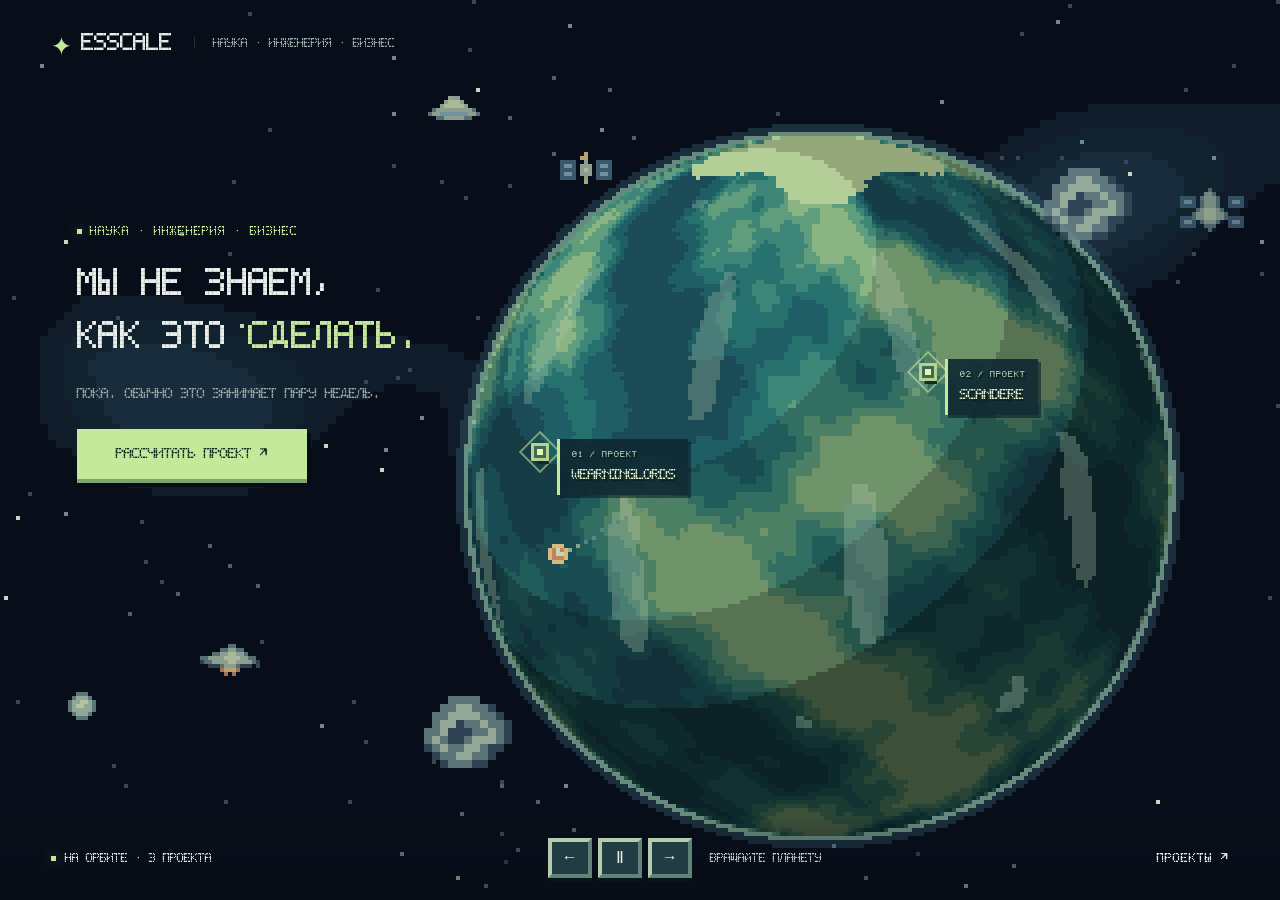
==== index.html @ 9c88ac4e "Add interactivity and update design" ====
<!doctype html>
<html lang="ru"><head>
  <meta charset="UTF-8"><meta name="viewport" content="width=device-width,initial-scale=1"><meta name="theme-color" content="#080e19">
  <meta name="description" content="ESSCALE — наука, инженерия и разработка для бизнеса. Исследуйте проекты на планете и рассчитайте свою задачу.">
  <meta property="og:title" content="ESSCALE — планета проектов"><meta property="og:description" content="Наука, инженерия и разработка. Выберите проект на планете или рассчитайте свой."><meta property="og:type" content="website">
  <title>ESSCALE — планета проектов</title><link rel="icon" href="assets/favicon.svg"><link rel="stylesheet" href="css/style.css"><link rel="stylesheet" href="css/pixel-design.css"><link rel="stylesheet" href="css/orbit.css"><script src="js/data.js" defer></script><script src="js/orbit-math.js" defer></script><script src="js/constellations.js" defer></script><script src="js/space-objects.js" defer></script><script src="js/app.js" defer></script>
</head><body class="orbit-home">
  <a class="skip-link" href="pages/calculator.html">Перейти к расчёту проекта</a>
  <header class="header"><a class="brand" href="index.html" aria-label="ESSCALE — главная"><span class="brand-icon">✦</span> ESSCALE<span class="brand-sub">наука · инженерия · бизнес</span></a></header>
  <main>
    <section id="home" class="hero" aria-label="Планета проектов ESSCALE">
      <canvas id="space" aria-hidden="true"></canvas>
      <div class="intro"><div class="eyebrow"><i></i> НАУКА · ИНЖЕНЕРИЯ · БИЗНЕС</div><h1>Мы не знаем,<br>как это <em>сделать.</em></h1><p>Пока. Обычно это занимает пару недель.</p><a class="primary-link orbit-cta" href="pages/calculator.html">Рассчитать проект ↗</a></div>
      <div id="pins" aria-label="Проекты на планете"></div>
      <button id="cancel-flight" class="cancel-flight" hidden>Отменить полёт · Esc</button>
      <div class="orbit-bar"><div class="status"><i></i><span id="status" role="status">На орбите · 3 проекта</span></div><div class="controls"><button id="prev" aria-label="Открыть предыдущий проект">←</button><button id="pause" aria-label="Приостановить вращение">Ⅱ</button><button id="next" aria-label="Открыть следующий проект">→</button><span>вращайте планету</span></div><button id="list-toggle" class="quiet" aria-haspopup="dialog">Проекты ↗</button></div>
    </section>
  </main>
  <dialog id="project-list" class="orbit-project-list" aria-labelledby="project-list-title"><div class="project-list-heading"><h2 id="project-list-title">Проекты на орбите</h2><button id="list-close" aria-label="Закрыть список проектов">×</button></div><a href="pages/project-wearninglords.html">01 / WearningLords <span>↗</span></a><a href="pages/project-scandere.html">02 / Scandere <span>↗</span></a><a href="pages/project-gophoto.html">03 / GoPhoto <span>↗</span></a></dialog>
  <noscript><nav class="no-js-projects" aria-label="Проекты"><a href="pages/project-wearninglords.html">WearningLords</a><a href="pages/project-scandere.html">Scandere</a><a href="pages/project-gophoto.html">GoPhoto</a></nav></noscript>
</body></html>
---- css/style.css ----
@font-face{font-family:'Orbit Pixel';src:url('../assets/fonts/OrbitPixel.ttf') format('truetype');font-weight:400;font-style:normal;font-display:swap}
:root{color-scheme:dark;--ink:#e8eee7;--muted:#9aaba8;--accent:#c5e99a;--line:#ffffff20;--bg:#080e19;--pixel:'Orbit Pixel',monospace}
*{box-sizing:border-box}html{scroll-behavior:smooth;scroll-padding-top:100px}body{margin:0;background:var(--bg);color:var(--ink);font-family:Consolas,'Courier New',monospace;overflow-x:hidden}button,a,input,summary{-webkit-tap-highlight-color:transparent}button{font:inherit;color:inherit;cursor:pointer}a{color:inherit;text-decoration:none}button:focus-visible,a:focus-visible,input:focus-visible,summary:focus-visible{outline:2px solid var(--accent);outline-offset:5px}button:hover,a:hover{color:var(--accent)}[hidden]{display:none!important}.skip-link{position:fixed;top:-80px;left:20px;z-index:100;background:var(--accent);color:var(--bg);padding:15px}.skip-link:focus{top:10px}
.header{position:fixed;inset:0 0 auto;display:flex;align-items:center;justify-content:space-between;padding:23px 4%;z-index:40;transition:background .2s,border .2s;border-bottom:1px solid transparent}.header.scrolled{background:#080e19f5;border-color:var(--line);backdrop-filter:blur(14px)}.brand{display:flex;align-items:center;gap:10px;font-size:23px;font-weight:bold;letter-spacing:-1px}.brand-icon{color:var(--accent);font-size:34px}.brand-sub{font-size:10px;font-weight:normal;letter-spacing:0;border-left:1px solid var(--line);padding-left:18px;margin-left:12px;color:var(--muted)}nav{display:flex;align-items:center;gap:26px;font-size:11px}.nav-contact{border:1px solid #c5e99a55;padding:12px 16px;color:var(--accent)}
.hero{height:100svh;min-height:680px;max-height:1200px;position:relative;overflow:hidden;isolation:isolate}#space{position:absolute;inset:0;width:100%;height:100%;image-rendering:pixelated;touch-action:pan-y}.intro{position:absolute;top:19%;left:8%;z-index:2;pointer-events:none}.intro a{pointer-events:auto}.eyebrow{font-size:10px;letter-spacing:2px;color:var(--accent);display:flex;align-items:center;gap:8px}.eyebrow i,.status i{width:5px;height:5px;background:var(--accent);display:inline-block;box-shadow:0 0 12px #c5e99a66}h1{font-family:Arial,sans-serif;font-size:clamp(40px,4.5vw,72px);line-height:1.08;letter-spacing:-2.7px;font-weight:500;margin:24px 0 20px}h1 em,.contact-section em{font-family:Georgia,serif;font-weight:normal;color:var(--accent)}.intro p{font:15px/1.7 var(--pixel);color:var(--muted);max-width:400px}.text-link{font-size:11px;display:inline-block;margin-top:16px;border-bottom:1px solid #c5e99a66;padding-bottom:10px}.text-link span{margin-left:25px;color:var(--accent)}.coordinates{position:absolute;right:5%;top:25%;font-size:10px;line-height:2;color:#a2b4b4;text-align:right;letter-spacing:2px}.coordinates span{font-size:8px;color:#7c919d}
#pins{position:absolute;inset:0;z-index:5;pointer-events:none}.pin{position:absolute;left:0;top:0;transform-origin:50% 100%;border:1px solid #b3d7b47d;border-bottom:4px solid #34525a;background:#112936ed;box-shadow:5px 5px 0 #050e18aa;padding:0;min-width:132px;text-align:left;will-change:transform,opacity;pointer-events:auto}.pin:after{content:'';position:absolute;height:24px;width:2px;background:#b0d99c;left:50%;top:100%}.pin:before{content:'';position:absolute;left:calc(50% - 3px);top:calc(100% + 24px);width:8px;height:4px;background:#c5e99a;box-shadow:0 0 10px #c5e99a}.pin:hover,.pin:focus-visible{border-color:var(--accent);background:#21434a}.pin-art{display:block;height:56px;position:relative;overflow:hidden;background:var(--project-bg)}.pin-name{padding:10px 12px;display:flex;justify-content:space-between;gap:14px;font:15px/1.4 var(--pixel)}.pin-name span{color:var(--accent)}.art-symbol{position:absolute;inset:0;display:grid;place-items:center;color:var(--project-fg);font:400 40px var(--pixel);letter-spacing:-2px}.art-grid{position:absolute;inset:0;background-image:linear-gradient(#ffffff13 1px,transparent 1px),linear-gradient(90deg,#ffffff13 1px,transparent 1px);background-size:15px 15px}
.project-art{height:130px;position:relative;overflow:hidden;background:var(--project-bg)}.project-art .art-symbol{font-size:80px}.detail{position:absolute;right:9%;top:17%;width:360px;max-height:72%;overflow:auto;background:#e4e8d7;color:#182e30;box-shadow:8px 8px 0 #0005;z-index:20;border:4px solid #e4e8d7;animation:appear .3s ease-out;font-family:var(--pixel)}.detail-body{padding:22px}.detail .eyebrow{font-size:11px;line-height:1.5;color:#466044;letter-spacing:1px}.detail h2{font-size:28px;font-weight:400;letter-spacing:-1px;overflow-wrap:anywhere;margin:14px 0;line-height:1.3}.detail p{font-size:13px;line-height:1.7;color:#3c5350}.tags{display:flex;gap:6px;flex-wrap:wrap}.tags span{font-size:11px;line-height:1.5;border:1px solid #182e3030;padding:5px 7px}.detail-link{display:block;color:#244a34;font-size:13px;margin-top:22px;text-decoration:underline;text-underline-offset:5px}.detail-link:hover{color:#182e30}.detail .demo-note{font-size:11px;border-top:1px solid #182e3025;margin:18px 0 0;padding-top:12px}.close{position:absolute;right:8px;top:8px;z-index:1;background:#0d202be8;border:0;width:36px;height:36px;font-size:25px;color:var(--ink)}.planet-label{position:absolute;bottom:17%;left:6%;font-size:10px;letter-spacing:2px;color:#bed9c2;pointer-events:none}.planet-label span{font-size:22px;vertical-align:middle;margin-right:10px}.planet-label small{display:block;padding-left:40px;margin-top:4px;font-size:8px;color:#a0bdb3}.orbit-bar{position:absolute;bottom:0;left:0;right:0;padding:22px 4%;display:flex;align-items:center;justify-content:space-between;z-index:25;background:linear-gradient(transparent,#060d16dd)}.status{font-size:10px;display:flex;align-items:center;gap:9px;color:#d0dfd4}.controls{display:flex;align-items:center;gap:6px}.controls button{width:40px;height:38px;background:#0a1a24bb;border:1px solid #8dbaa16d}.controls button:hover{background:#2a4447}.controls span{color:#b4c9be;font-size:10px;margin-left:12px}.quiet{border:0;background:none;font-size:11px;padding:12px 0}.dragging{cursor:grabbing}
.stats-strip{position:relative;padding:34px 8%;display:grid;grid-template-columns:1fr 1fr 1.2fr auto;align-items:center;gap:35px;border-block:1px solid var(--line);background:#101e27}.stats-strip strong{display:block;font:40px var(--pixel);color:var(--accent)}.stats-strip strong small{font-size:16px}.stats-strip div>span{display:block;font-size:10px;color:var(--muted);margin-top:10px}.stats-strip p{font-size:12px;line-height:1.8;color:var(--muted)}.strip-cross{font:40px var(--pixel);color:#536b69}
.content-section{max-width:1600px;margin:auto;padding:100px 8%}.section-head{display:flex;justify-content:space-between;align-items:end;gap:35px;margin-bottom:45px}.section-head h2{font:400 clamp(30px,3.2vw,48px)/1.15 Arial,sans-serif;letter-spacing:-1.7px;margin:20px 0 0}.section-head>p{font-size:11px;color:var(--muted);line-height:1.9;margin:0}.work-grid{display:grid;grid-template-columns:repeat(3,minmax(0,1fr));gap:22px}.work-card{border:1px solid var(--line);background:#101d27;min-width:0}.work-art{height:220px;position:relative;padding:24px;color:var(--project-fg);background:var(--project-bg);overflow:hidden;display:flex;flex-direction:column}.mock-label{font-size:9px;letter-spacing:2px}.learning-art .word{font:48px Georgia,serif;margin-top:27px}.translation{font-size:11px;margin-top:8px}.mock-progress{font-size:15px;letter-spacing:5px;margin-top:auto}.chart{display:flex;align-items:end;gap:9px;height:110px;border-bottom:1px solid #23475466;margin:20px 0 15px}.chart i{background:var(--project-fg);flex:1;height:30%}.chart i:nth-child(2){height:45%;opacity:.6}.chart i:nth-child(3){height:39%}.chart i:nth-child(4){height:65%;opacity:.6}.chart i:nth-child(5){height:55%}.chart i:nth-child(6){height:74%;opacity:.6}.chart i:nth-child(7){height:67%}.chart i:nth-child(8){height:93%}.chart-caption{font-size:9px;margin-top:auto;line-height:1.6}.photo-tiles{display:flex;gap:8px;margin:28px 0 15px;align-items:center;height:95px}.photo-tiles i{position:relative;flex:1;height:80px;background:#725f88;border:4px solid #e6dfee;box-shadow:3px 3px #42334e55}.photo-tiles i:after{content:'';position:absolute;bottom:0;inset-inline:0;height:60%;background:#b8c4a3;clip-path:polygon(0 100%,0 60%,40% 0,66% 45%,85% 20%,100% 40%,100% 100%)}.photo-tiles i:nth-child(2){align-self:start}.photo-tiles i:nth-child(3){background:#c8ac94}.work-body{padding:23px}.work-number{font-size:9px;letter-spacing:1px;color:var(--muted)}.work-body h3{font:24px var(--pixel);font-weight:400;letter-spacing:-1px;overflow-wrap:anywhere;margin:18px 0}.work-body p{font:13px/1.8 var(--pixel);color:#bccac5;min-height:95px}.work-body dl{margin:22px 0}.work-body dl>div{display:flex;justify-content:space-between;gap:10px;padding:10px 0;border-bottom:1px solid var(--line);font-size:10px}.work-body dt{color:var(--muted)}.work-body dd{margin:0;text-align:right}.work-bottom{display:flex;justify-content:space-between;align-items:center;gap:12px;flex-wrap:wrap;margin-top:23px}.badge{font-size:9px;color:var(--accent);border:1px solid #c5e99a33;padding:7px}.work-bottom a{font-size:10px;text-decoration:underline;text-underline-offset:5px}.section-note{font-size:10px;color:var(--muted);margin-top:20px}
.directions-section{padding-top:50px}.directions-list{border-top:1px solid var(--line)}.directions-list details{border-bottom:1px solid var(--line)}.directions-list summary{display:flex;align-items:center;gap:30px;cursor:pointer;padding:25px 0;list-style:none}.directions-list summary::-webkit-details-marker{display:none}.directions-list summary>span{font:13px var(--pixel);color:var(--accent)}.directions-list h3{font:400 clamp(18px,2vw,27px) Arial,sans-serif;letter-spacing:-.5px;margin:0}.directions-list b{margin-left:auto;font:25px var(--pixel);color:var(--muted)}.directions-list details[open] b{transform:rotate(45deg);color:var(--accent)}.directions-list details[open] h3{color:var(--accent)}.direction-body{display:grid;grid-template-columns:1fr 1fr;gap:65px;padding:0 45px 30px}.direction-body p{font-size:12px;line-height:1.9;color:var(--muted);max-width:400px}.direction-body ul{margin:0;padding:0;list-style:none;font:13px/2 var(--pixel);color:#cad6ca}.direction-body li:before{content:'+';color:var(--accent);margin-right:12px}
.estimate-section{border-top:1px solid var(--line);background:linear-gradient(135deg,#10212a55,transparent)}.estimate-layout{display:grid;grid-template-columns:minmax(0,1.4fr) minmax(0,1fr);gap:65px;align-items:start}.form-intro{font-size:12px;line-height:1.8;color:var(--muted);margin:0 0 35px;max-width:500px}fieldset{border:0;padding:0;margin:0 0 40px;min-width:0}legend{font:20px var(--pixel);color:var(--ink);padding:0}.group-subtitle{font-size:10px;color:var(--muted);margin:12px 0 18px}.estimate-option{display:grid;grid-template-columns:20px minmax(0,1fr) auto;gap:13px;align-items:center;padding:16px 12px;border-bottom:1px solid var(--line);cursor:pointer}.estimate-option:hover{background:#c5e99a08}.estimate-option:has(input:checked){background:#c5e99a0b}.estimate-option input{appearance:none;width:17px;height:17px;border:1px solid #839b92;border-radius:0;margin:0;background:transparent;display:grid;place-items:center}.estimate-option input:checked{background:var(--accent);border-color:var(--accent)}.estimate-option input:checked:after{content:'✓';color:#142b23;font-size:14px;font-weight:bold}.estimate-option strong{font-size:12px;font-weight:400;line-height:1.5}.estimate-option small{font-size:10px;line-height:1.6;display:block;color:var(--muted);margin-top:4px}.option-points{font:14px var(--pixel);white-space:nowrap;color:var(--accent)}.reset-button{background:none;border:0;border-bottom:1px solid #839b9255;padding:8px 0;font-size:11px;color:var(--muted)}.estimate-result{position:sticky;top:110px;padding:30px;border:1px solid #c5e99a55;background:#162b2b;box-shadow:7px 7px 0 #040b13}.estimate-result h3{font:26px var(--pixel);font-weight:400;margin:20px 0 30px}.result-values>div{padding:16px 0;border-bottom:1px solid #ffffff19}.result-values span{font-size:10px;color:#b2c6b9;display:block;margin-bottom:10px}.result-values strong{font:clamp(18px,2vw,25px) var(--pixel);color:var(--accent);overflow-wrap:anywhere}.result-values>div:first-child strong{font-size:40px}.estimate-result>p{font-size:10px;line-height:1.9;color:#bbcbbf;margin:24px 0}.primary-link{display:block;background:var(--accent);color:#172b23;padding:18px;text-align:center;font-size:12px;box-shadow:4px 4px 0 #050d17}.primary-link:hover{background:#d6f5b5;color:#172b23}.result-hint{font-size:9px;line-height:1.8;display:block;text-align:center;color:#a8b9b0;margin-top:16px}.method{border-top:1px solid #ffffff20;margin-top:25px;padding-top:18px}.method summary{font-size:11px;cursor:pointer;color:#d1decf}.method p{font-size:10px;line-height:1.8;color:#b2c6b9}
.contact-section{display:flex;align-items:center;justify-content:space-between;gap:50px;border-top:1px solid var(--line);padding-block:100px 110px}.contact-section h2{font:400 clamp(42px,5vw,70px)/1.05 Arial,sans-serif;letter-spacing:-2px;margin:25px 0}.contact-section p{font-size:11px;color:var(--muted);line-height:1.9}.contact-link{font:21px var(--pixel);color:var(--accent);display:block}.contact-orbit{display:grid;place-items:center;border:1px solid #c5e99a66;width:80px;height:80px;font:40px Arial,sans-serif;margin-bottom:25px;box-shadow:6px 6px 0 #172c2c}.contact-link small{display:block;font:9px Consolas,monospace;letter-spacing:2px;margin-top:16px;color:var(--muted)}.site-footer{padding:30px 4%;border-top:1px solid var(--line);display:flex;justify-content:space-between;align-items:center;gap:20px;font-size:10px;color:var(--muted)}.site-footer .brand{font-size:18px;color:var(--ink)}
@keyframes appear{from{opacity:0;transform:translateY(15px)}to{opacity:1;transform:none}}
@media(min-width:1500px){.intro{top:21%}.detail{right:15%;top:20%;width:390px}}
@media(max-width:1100px){.brand-sub{display:none}.work-grid{gap:14px}.work-body{padding:18px}.work-body h3{font-size:21px}.work-body p{min-height:120px}.estimate-layout{gap:30px}.estimate-result{padding:24px}.content-section{padding-inline:6%}.work-art{padding:18px}}
@media(max-width:750px){html{scroll-padding-top:105px}.header{padding:12px 5%;flex-wrap:wrap;gap:12px;background:#080e19e8}.brand{font-size:19px}.brand-icon{font-size:26px}nav{width:100%;gap:0;justify-content:space-between;font-size:10px}.nav-contact{border:0;padding:0}.hero{min-height:740px;max-height:950px}.intro{top:19%;left:7%;right:7%}h1{font-size:43px;letter-spacing:-1.8px;margin:20px 0}.intro p{font-size:13px;max-width:290px}.text-link{font-size:10px;margin-top:10px}.eyebrow{font-size:8px;letter-spacing:1px}.coordinates{display:none}.detail{top:16%;right:6%;width:88%;max-height:69%}.project-art{height:90px}.project-art .art-symbol{font-size:60px}.detail-body{padding:18px}.detail h2{font-size:25px}.detail .eyebrow{font-size:10px}.pin{min-width:110px}.pin-art{height:42px}.pin-name{font-size:13px;padding:8px 10px}.intro.is-hidden{visibility:hidden}.planet-label{bottom:18%;left:7%;font-size:9px}.orbit-bar{padding:20px 6%;flex-wrap:wrap;gap:14px}.controls span{display:none}.status{font-size:8px}.controls button{width:34px;height:34px}.quiet{font-size:9px}.stats-strip{padding:28px 6%;grid-template-columns:1fr 1fr;gap:25px}.stats-strip strong{font-size:33px}.stats-strip p{grid-column:1/-1;margin:0;font-size:10px}.strip-cross{display:none}.stats-strip div>span{font-size:9px}.content-section{padding:65px 6%}.section-head{display:block;margin-bottom:30px}.section-head h2{font-size:32px;letter-spacing:-1px;margin-top:17px}.section-head>p{margin-top:20px;font-size:10px}.work-grid{grid-template-columns:1fr;gap:24px}.work-art{height:210px;padding:24px}.work-body{padding:23px}.work-body h3{font-size:26px}.work-body p{min-height:0;font-size:13px}.work-bottom a{font-size:12px;padding:8px 0}.directions-list summary{gap:15px;padding:23px 0}.directions-list h3{font-size:19px;line-height:1.35}.directions-list summary>span{font-size:12px}.direction-body{grid-template-columns:1fr;gap:8px;padding:0 0 25px 30px}.direction-body p{font-size:11px}.direction-body ul{font-size:12px}.estimate-layout{grid-template-columns:1fr;gap:35px}.estimate-result{position:static;padding:25px}.estimate-option{padding:15px 0;gap:10px}.estimate-option strong{font-size:11px}.estimate-option small{font-size:9px}.option-points{font-size:12px}legend{font-size:19px}.estimate-result .eyebrow{font-size:10px}.result-values strong{font-size:24px}.contact-section{display:block;padding-block:65px}.contact-section h2{font-size:50px}.contact-section p br{display:none}.contact-link{margin-top:40px;font-size:19px}.contact-orbit{width:60px;height:60px;font-size:30px}.site-footer{display:grid;grid-template-columns:1fr 1fr;padding:25px 6%;font-size:9px}.site-footer>:nth-child(even){text-align:right}}
@media(prefers-reduced-motion:reduce){html{scroll-behavior:auto}*,*:before,*:after{animation:none!important;transition:none!important}}
---- css/pixel-design.css ----
/* The scene and interface share a 4px desktop / 3px mobile art grid. */
:root{--px:4px;--frame:calc(var(--px)*3)}
.hero{--scene-accent:#c5e99a}
.brand,.eyebrow,nav,.text-link,.quiet,.status,.controls span,.coordinates,.planet-label,.stats-strip p,.stats-strip div>span,.section-head>p,.work-number,.work-body dl,.badge,.work-bottom a,.section-note,.direction-body p,.form-intro,.group-subtitle,.estimate-option strong,.estimate-option small,.reset-button,.estimate-result>p,.result-hint,.method,.contact-section p,.contact-link small,.site-footer{font-family:var(--pixel);font-weight:400;font-synthesis:none}
.brand{font-size:24px;letter-spacing:-1px}.brand-sub{font-size:12px}.eyebrow{font-size:12px;letter-spacing:1px}nav{font-size:13px}.text-link,.quiet{font-size:13px}.coordinates{font-size:12px;letter-spacing:1px}.coordinates span{font-size:10px}
h1{font-family:var(--pixel);font-size:clamp(32px,3.5vw,56px);font-weight:400;line-height:1.38;letter-spacing:-2px;margin-block:20px}h1 em,.contact-section em{font-family:var(--pixel);font-style:normal}.intro p{font-size:14px}.intro{transition:opacity .22s,transform .22s}.hero.is-exploring .intro{opacity:0;transform:translateY(-12px);visibility:hidden}.hero.is-exploring .coordinates{opacity:.35}
.pin{border:var(--frame) solid transparent;border-image:url('../assets/pixel-frame.svg') 4 fill stretch;background:#223c43;box-shadow:0 var(--px) 0 #0b1925,var(--px) calc(var(--px)*2) 0 #030b14a8;min-width:148px;image-rendering:pixelated}.pin-art{height:56px;margin:calc(var(--px)*-1);margin-bottom:0}.pin-name{font-size:14px;padding:12px 0 4px;gap:10px}.pin:hover,.pin:focus-visible,.pin.is-target{border-image-source:url('../assets/pixel-frame.svg');background:#34574f;filter:brightness(1.12)}.pin:after{height:calc(var(--px)*6);width:var(--px);background:#c5e99a;top:calc(100% + var(--px)*2);left:calc(50% - var(--px)/2)}.pin:before{top:calc(100% + var(--px)*8);width:calc(var(--px)*3);height:var(--px);left:calc(50% - var(--px)*1.5);box-shadow:var(--px) var(--px) 0 #182e30}.art-grid{background-size:calc(var(--px)*4) calc(var(--px)*4)}
.detail{left:50%;right:auto;top:13%;translate:-50% 0;width:min(500px,86%);max-height:68%;border:var(--frame) solid transparent;border-image:url('../assets/pixel-frame.svg') 4 stretch;background:#e4e8d7;box-shadow:0 var(--px) 0 #1a343b,var(--px) calc(var(--px)*3) 0 #030b1488;animation:none;transform-origin:50% 100%;overflow:auto;scrollbar-width:thin;scrollbar-color:#608477 #e4e8d7;will-change:transform,opacity}.detail .project-art{height:116px;border-bottom:var(--px) solid #608477}.detail-body{padding:20px 24px}.detail .eyebrow{font-size:11px}.detail h2{font-size:28px;letter-spacing:-1px;margin:14px 0}.detail #description{font-size:13px;line-height:1.8}.detail .tags span{font-size:11px;border-width:2px}.detail .demo-note{font-size:11px;margin-top:16px}.detail-link{margin-top:18px}.close{width:36px;height:36px;right:var(--px);top:var(--px);border:var(--px) solid #608477;box-shadow:var(--px) var(--px) 0 #0b1925;font:24px var(--pixel)}
.controls button{width:44px;height:40px;border:var(--px) solid #608477;border-top-color:#b2ccad;border-left-color:#b2ccad;box-shadow:0 var(--px) 0 #07131d;background:#223c43}.controls button:active{translate:0 var(--px);box-shadow:none}.controls span,.status{font-size:12px}.planet-label{font-size:12px}.planet-label small{font-size:10px}.orbit-bar .quiet{font-size:13px}
.section-head h2{font:400 clamp(26px,2.7vw,40px)/1.4 var(--pixel);letter-spacing:-1px}.section-head>p{font-size:13px;line-height:1.8}.stats-strip p,.stats-strip div>span{font-size:12px}.work-card{border:var(--px) solid #34515a;box-shadow:var(--px) var(--px) 0 #030b14}.work-art{border-bottom:var(--px) solid #34515a}.work-number,.badge,.work-bottom a,.section-note{font-size:11px}.work-body dl>div{font-size:12px}.work-body p{min-height:105px}.work-body h3{font-size:24px}.learning-art .word{font-family:var(--pixel);font-size:38px}.mock-label,.translation,.chart-caption{font-family:var(--pixel)}.directions-list h3{font:400 clamp(17px,1.8vw,25px)/1.5 var(--pixel);letter-spacing:-.6px}.direction-body p{font-size:13px;line-height:1.8}.form-intro{font-size:13px}.group-subtitle{font-size:12px}.estimate-option strong{font-size:13px}.estimate-option small{font-size:11px}.estimate-result{border:var(--px) solid #608477;border-top-color:#b2ccad;border-left-color:#b2ccad}.estimate-result>p{font-size:12px}.result-hint{font-size:11px}.method summary{font-size:12px}.method p{font-size:12px}.result-values span{font:12px var(--pixel)}.primary-link{font:14px var(--pixel);border-bottom:var(--px) solid #7fa46e;box-shadow:var(--px) var(--px) 0 #050d17}.contact-section h2{font:400 clamp(34px,4vw,56px)/1.3 var(--pixel);letter-spacing:-1.5px}.contact-section p{font-size:13px}.contact-link small{font-size:11px;letter-spacing:1px}.contact-orbit{border:var(--px) solid #608477;border-top-color:#b2ccad;border-left-color:#b2ccad}.site-footer{font-size:12px}.site-footer .brand{font-size:20px}.nav-contact{border:2px solid #608477;box-shadow:var(--px) var(--px) 0 #152a2d}
@media(max-width:1100px){.brand-sub{display:none}.work-body h3{font-size:20px}.work-body p{min-height:135px}.estimate-option strong{font-size:12px}}
@media(max-width:750px){:root{--px:3px}.header{gap:14px}.brand{font-size:21px}nav{font-size:11px}.nav-contact{border:0;box-shadow:none}.intro{top:20%}h1{font-size:clamp(25px,7.6vw,37px);line-height:1.45;letter-spacing:-1.5px}.intro .eyebrow{font-size:10px;letter-spacing:0}.intro p{font-size:13px;max-width:280px}.text-link{font-size:12px}.coordinates{display:none}.pin{min-width:116px}.pin-name{font-size:12px}.pin-art{height:42px}.detail{top:17%;left:50%;right:auto;width:88%;max-height:65%;border-width:9px}.detail .project-art{height:80px}.detail-body{padding:16px}.detail h2{font-size:24px}.detail .eyebrow{font-size:10px;letter-spacing:0}.detail #description{font-size:13px}.detail .tags span{font-size:10px}.detail-link{font-size:12px}.detail .demo-note{font-size:10px}.status{font-size:10px;max-width:49%}.controls button{width:35px;height:35px}.orbit-bar .quiet{font-size:11px}.planet-label{font-size:10px}.planet-label small{font-size:9px}.section-head h2{font-size:27px}.section-head>p{font-size:12px}.work-body h3{font-size:24px}.work-body p{min-height:0}.work-body dl>div{font-size:11px}.directions-list h3{font-size:17px}.estimate-option strong{font-size:12px}.estimate-option small{font-size:10px}.contact-section h2{font-size:39px}.contact-section p{font-size:12px}.site-footer{font-size:10px}}
@media(prefers-reduced-motion:reduce){.detail{will-change:auto}}
---- css/orbit.css ----
/* Complete globe, surface beacons and entry through the atmosphere. */
.hero{min-height:760px}.intro{top:25%;left:6%;right:auto;width:33%}h1{font-size:clamp(28px,3vw,48px);letter-spacing:-1.6px}.intro p{max-width:330px}.coordinates{top:14%;right:5%}.planet-label{left:6%;bottom:23%}.orbit-instruction{position:absolute;left:6%;bottom:14%;font:12px/1.8 var(--pixel);color:var(--muted);margin:0;pointer-events:none}.hero.is-travelling .intro,.hero.is-travelling .orbit-instruction,.hero.is-travelling .planet-label,.hero.is-travelling .coordinates{opacity:0;visibility:hidden}.hero.is-travelling #pins{pointer-events:none}.cancel-flight{position:absolute;z-index:65;bottom:100px;left:50%;translate:-50% 0;border:2px solid #8aab9b;background:#0b1b28;padding:12px 18px;color:var(--ink);font:12px var(--pixel)}
.beacon{position:absolute;left:0;top:0;width:44px;height:44px;margin:-22px 0 0 -22px;display:grid;place-items:center;pointer-events:auto;will-change:transform,opacity}.beacon-dot{width:12px;height:12px;background:#e6f4b5;border:3px solid #426956;box-shadow:0 0 0 3px #b2d48f,3px 6px 0 #102b2d;z-index:2}.beacon-ring{position:absolute;inset:7px;border:2px solid #d6ec9b88;rotate:45deg;animation:beacon-pulse 3s steps(4) infinite}.beacon-label{position:absolute;left:39px;top:9px;white-space:nowrap;font:14px/1.5 var(--pixel);color:#e4f1c9;text-shadow:2px 2px #0a1c26;background:#102932e8;padding:9px 12px;border-left:3px solid #c5e99a;box-shadow:3px 3px 0 #07152288}.beacon-label small{display:block;font-size:9px;color:#b1c9b1;letter-spacing:1px;margin-bottom:3px}.beacon-preview{display:none;font-size:11px;line-height:1.8;color:#c3d4c3;border-top:1px solid #c5e99a44;padding-top:8px;margin-top:7px}.beacon:hover,.beacon:focus-visible{z-index:150!important}.beacon:hover .beacon-preview,.beacon:focus-visible .beacon-preview{display:block}.beacon:hover .beacon-dot,.beacon:focus-visible .beacon-dot,.beacon.is-target .beacon-dot{background:white;box-shadow:0 0 0 5px #c5e99a66}.beacon.is-target .beacon-ring{border-color:#efffc6}
.cloud-curtain{position:fixed;inset:0;z-index:60;pointer-events:none;opacity:0;visibility:hidden;overflow:hidden;background:transparent}.cloud-curtain.is-active{visibility:visible}.cloud-core{position:absolute;inset:0;background:#d6e3cd;clip-path:polygon(0 30%,8% 30%,8% 20%,22% 20%,22% 10%,40% 10%,40% 0,100% 0,100% 100%,0 100%)}.cloud-bank{position:absolute;inset:-10%;background:#8faa9d;clip-path:polygon(0 16%,12% 16%,12% 5%,27% 5%,27% 14%,43% 14%,43% 0,100% 0,100% 100%,0 100%)}.cloud-bank-b{background:#b6cbb6;inset:-4%;transform:translateY(3%)}.cloud-curtain:after{content:'';position:absolute;inset:0;background:repeating-linear-gradient(0deg,transparent 0 7px,#ffffff06 7px 8px);opacity:.4}
@keyframes beacon-pulse{0%,100%{scale:.85;opacity:.5}50%{scale:1.12;opacity:1}}
.beacon.label-left .beacon-label{left:auto;right:39px;border-left:0;border-right:3px solid #c5e99a}
.project-cover .cover-caption{flex-shrink:0;font-size:11px;line-height:1.6}.cover-chart{display:flex;align-items:end;gap:12px;width:100%;height:125px;flex:1;padding-block:20px;margin:0}.cover-chart i{flex:1;background:var(--project-fg);height:35%}.cover-chart i:nth-child(2){height:60%;opacity:.65}.cover-chart i:nth-child(3){height:50%}.cover-chart i:nth-child(4){height:85%;opacity:.65}.cover-chart i:nth-child(5){height:70%}.cover-chart i:nth-child(6){height:100%}
.cover-symbol{font-size:clamp(32px,5vw,64px)}
.project-page{background:#0a141f}.project-page .header{background:#080e19ed;border-bottom:1px solid var(--line)}.project-main{max-width:1250px;margin:0 auto;padding:135px 7% 90px}.back-orbit{display:inline-block;font:13px var(--pixel);color:var(--accent);padding:10px 0;margin-bottom:35px}.project-heading{display:grid;grid-template-columns:1.3fr 1fr;gap:60px;align-items:center}.project-heading h1{font:400 clamp(30px,4.2vw,54px)/1.3 var(--pixel);overflow-wrap:anywhere;letter-spacing:-2px;margin:20px 0}.project-lead{font:15px/1.9 var(--pixel);color:#becfc6;max-width:660px}.project-status{font:12px var(--pixel);display:inline-block;padding:10px 12px;border:2px solid #608477;color:var(--accent);margin-top:15px}.project-cover{height:300px;position:relative;background:var(--project-bg);color:var(--project-fg);border:12px solid transparent;border-image:url('../assets/pixel-frame.svg') 4 stretch;box-shadow:8px 8px #040b14;display:flex;flex-direction:column;padding:24px;overflow:hidden}.project-cover .cover-label{font:11px var(--pixel);letter-spacing:2px}.cover-symbol{font:64px var(--pixel);margin:auto;line-height:1.3}.cover-caption{font:12px/1.5 var(--pixel)}.project-facts{display:grid;grid-template-columns:repeat(3,1fr);gap:20px;margin:65px 0;border-block:1px solid var(--line);padding:28px 0}.project-facts div{font:15px/1.5 var(--pixel);color:var(--accent)}.project-facts span{display:block;font-size:10px;letter-spacing:1px;color:var(--muted);margin-bottom:12px}.project-story{display:grid;grid-template-columns:1fr 1fr;gap:50px;padding-block:20px 40px}.project-story h2{font:24px/1.5 var(--pixel);font-weight:400;margin:0 0 20px}.project-story p,.project-story li{font:13px/1.9 var(--pixel);color:#b7cbc0}.project-story ul{padding-left:18px}.project-story li{margin-bottom:10px}.project-actions{display:flex;flex-wrap:wrap;gap:25px;align-items:center;padding:30px 0;border-top:1px solid var(--line)}.project-actions .primary-link{min-width:230px}.project-actions>a:not(.primary-link){font:12px var(--pixel);text-decoration:underline;text-underline-offset:5px}.project-next{margin-top:65px;display:flex;justify-content:space-between;border-top:1px solid var(--line);padding-top:25px;gap:25px;font:13px var(--pixel);color:var(--accent)}
@media(min-width:1500px){.intro{top:27%}}
@media(max-width:750px){.hero{min-height:780px}.intro{top:17%;left:7%;width:86%;right:7%}h1{font-size:clamp(25px,7vw,34px);line-height:1.35;margin-block:15px}.intro p{font-size:12px;max-width:100%;margin-block:10px}.intro .text-link{margin-top:0;padding-bottom:6px}.orbit-instruction{left:7%;bottom:12%;font-size:10px;max-width:50%}.planet-label{display:none}.beacon-label{font-size:11px;left:31px;padding:6px 8px;top:12px;max-width:165px;white-space:normal}.beacon-label small{font-size:8px;letter-spacing:0}.beacon-preview{font-size:10px}.beacon-dot{width:9px;height:9px;border-width:2px}.beacon-ring{inset:9px}.cancel-flight{bottom:110px;font-size:11px;white-space:nowrap}.project-main{padding:125px 6% 60px}.project-heading{grid-template-columns:1fr;gap:30px}.project-heading h1{font-size:32px}.project-lead{font-size:13px}.project-cover{height:230px;border-width:9px}.project-facts{grid-template-columns:1fr;gap:20px;margin-block:40px}.project-facts div{font-size:14px}.project-story{grid-template-columns:1fr;gap:25px}.project-story h2{font-size:21px}.project-story p,.project-story li{font-size:12px}.project-next{font-size:11px}.project-page nav{width:auto}.project-page .header{flex-wrap:nowrap}.project-page nav a{font-size:10px}}
@media(prefers-reduced-motion:reduce){.beacon-ring{animation:none}.cloud-curtain{display:none!important}}

/* Home is a single screen; the calculator owns the long-form content. */
.space-actions{position:absolute;inset:0;z-index:4;pointer-events:none}.space-action{position:absolute;left:0;top:0;width:44px;height:44px;border:0;padding:0;background:transparent;pointer-events:auto;cursor:pointer;color:var(--accent)}.space-action:after{content:attr(data-label);position:absolute;top:100%;left:50%;translate:-50% 0;white-space:nowrap;padding:7px 9px;background:#10212bed;border:1px solid #608477;font:10px/1.5 var(--pixel);opacity:0;pointer-events:none}.space-action:focus-visible{outline:1px dashed var(--accent);outline-offset:2px}.space-action:focus-visible:after{opacity:1}@media(hover:hover){.space-action:hover:after{opacity:1}}.hero.is-travelling .space-actions{visibility:hidden}
.orbit-home{height:100dvh;overflow:hidden}.orbit-home .hero{height:100dvh;min-height:0;max-height:none}.orbit-home .header{position:absolute;pointer-events:none}.orbit-home .header a{pointer-events:auto}.orbit-cta{display:inline-block;margin-top:22px;min-width:230px;padding:18px 22px;pointer-events:auto}.orbit-home .intro p{margin-bottom:0}.orbit-home .orbit-bar{padding-bottom:max(22px,env(safe-area-inset-bottom));background:linear-gradient(transparent,#060d1699)}
.orbit-project-list{width:min(470px,90vw);max-height:80dvh;padding:26px;border:3px solid #8eaf98;background:#10212b;color:var(--ink);box-shadow:6px 6px #030b14;overflow:auto}.orbit-project-list::backdrop{background:#030b14bb;backdrop-filter:blur(4px)}.project-list-heading{display:flex;align-items:center;justify-content:space-between;gap:18px;margin-bottom:20px}.project-list-heading h2{font:20px/1.5 var(--pixel);margin:0}.project-list-heading button{font-size:24px;border:2px solid #608477;background:#223c43;width:36px;height:36px;flex-shrink:0}.orbit-project-list>a{display:flex;align-items:center;justify-content:space-between;gap:10px;padding:20px 0;border-top:1px solid var(--line);font:14px/1.5 var(--pixel)}.orbit-project-list>a span{color:var(--accent)}.no-js-projects{position:fixed;bottom:85px;left:6%;right:6%;display:flex;flex-wrap:wrap;gap:14px;font:12px var(--pixel);z-index:10}
.calculator-page .header{background:#080e19f5;border-bottom:1px solid var(--line)}.calculator-page main{padding-top:85px}.calculator-page #estimate{border-top:0}.calculator-page .section-head .eyebrow{font-size:12px}.calculator-proof{display:flex;gap:25px;flex-wrap:wrap;font:11px/1.7 var(--pixel);color:var(--muted);margin:0 0 25px}.calculator-proof strong{font-weight:400;color:var(--accent)}
@media(max-width:750px){.orbit-home .header{padding:18px 6%;background:none}.orbit-home .intro{top:14%}.orbit-home .intro h1{font-size:clamp(25px,7vw,32px)}.orbit-home .intro .eyebrow{font-size:9px}.orbit-cta{margin-top:18px;min-width:210px;padding:15px 18px;font-size:13px}.orbit-home .orbit-bar{padding:16px 6% max(16px,env(safe-area-inset-bottom));display:grid;grid-template-columns:1fr auto;gap:12px}.orbit-home .status{max-width:none;font-size:9px}.orbit-home #list-toggle{grid-row:2;grid-column:1/3;justify-self:center;padding:4px}.orbit-home .controls button{height:32px;width:32px}.project-list-heading h2{font-size:18px}.orbit-project-list>a{font-size:12px}.calculator-page .header{padding:16px 6%;gap:15px}.calculator-page nav{width:auto;gap:16px}.calculator-page nav a{font-size:10px}.calculator-page main{padding-top:100px}.calculator-page .content-section{padding-top:45px}.calculator-page .section-head h2{font-size:26px}}
@media(max-width:750px) and (max-height:740px){.orbit-home .intro{top:12%}.orbit-home .intro h1{font-size:24px;margin:12px 0;line-height:1.3}.orbit-home .intro p{font-size:11px}.orbit-cta{margin-top:12px;padding:12px 15px}.orbit-home .orbit-bar{padding-top:10px;row-gap:8px}}
@media(max-width:599px) and (max-height:640px){.orbit-home .intro{top:10%}.orbit-home .intro h1{font-size:22px}.orbit-home .intro .eyebrow{font-size:8px}.orbit-home .intro p{font-size:10px}.orbit-cta{padding:10px 14px;font-size:12px;min-width:190px}}
@media(max-height:540px) and (min-width:600px){.orbit-home .intro{top:22%;width:39%;left:5%;right:auto}.orbit-home .intro h1{font-size:24px;line-height:1.35;margin:12px 0}.orbit-home .intro .eyebrow{font-size:8px}.orbit-home .intro p{font-size:10px}.orbit-cta{font-size:11px;padding:10px 14px;margin-top:12px;min-width:190px}.orbit-home .brand-sub{display:none}.orbit-home .controls span{display:none}.orbit-home .orbit-bar{display:flex;padding:12px 5%}.orbit-home #list-toggle{padding:5px}.orbit-home .status{font-size:9px}}
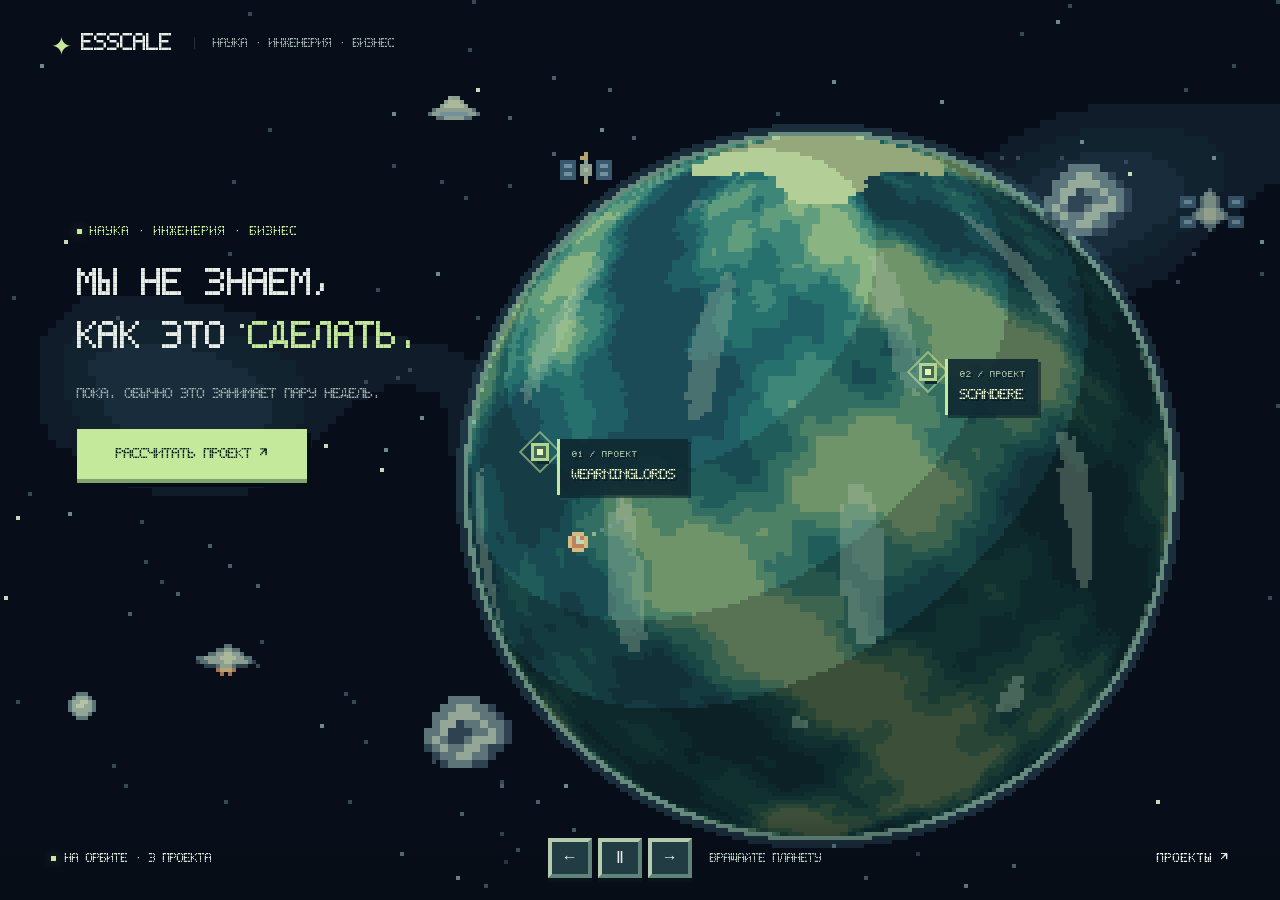
==== commit f8069d8c: "Add 3D interactive tilt effect to cards" ====
--- a/index.html
+++ b/index.html
@@ -3,7 +3,7 @@
   <meta charset="UTF-8"><meta name="viewport" content="width=device-width,initial-scale=1"><meta name="theme-color" content="#080e19">
   <meta name="description" content="ESSCALE — наука, инженерия и разработка для бизнеса. Исследуйте проекты на планете и рассчитайте свою задачу.">
   <meta property="og:title" content="ESSCALE — планета проектов"><meta property="og:description" content="Наука, инженерия и разработка. Выберите проект на планете или рассчитайте свой."><meta property="og:type" content="website">
-  <title>ESSCALE — планета проектов</title><link rel="icon" href="assets/favicon.svg"><link rel="stylesheet" href="css/style.css"><link rel="stylesheet" href="css/pixel-design.css"><link rel="stylesheet" href="css/orbit.css"><script src="js/data.js" defer></script><script src="js/orbit-math.js" defer></script><script src="js/constellations.js" defer></script><script src="js/space-objects.js" defer></script><script src="js/app.js" defer></script>
+  <title>ESSCALE — планета проектов</title><link rel="icon" href="assets/favicon.svg"><link rel="stylesheet" href="css/style.css"><link rel="stylesheet" href="css/pixel-design.css"><link rel="stylesheet" href="css/orbit.css"><link rel="stylesheet" href="css/preview.css"><script src="js/data.js" defer></script><script src="js/orbit-math.js" defer></script><script src="js/constellations.js" defer></script><script src="js/space-objects.js" defer></script><script src="js/preview-art.js" defer></script><script src="js/card-tilt.js" defer></script><script src="js/app.js" defer></script>
 </head><body class="orbit-home">
   <a class="skip-link" href="pages/calculator.html">Перейти к расчёту проекта</a>
   <header class="header"><a class="brand" href="index.html" aria-label="ESSCALE — главная"><span class="brand-icon">✦</span> ESSCALE<span class="brand-sub">наука · инженерия · бизнес</span></a></header>
@@ -16,6 +16,8 @@
       <div class="orbit-bar"><div class="status"><i></i><span id="status" role="status">На орбите · 3 проекта</span></div><div class="controls"><button id="prev" aria-label="Открыть предыдущий проект">←</button><button id="pause" aria-label="Приостановить вращение">Ⅱ</button><button id="next" aria-label="Открыть следующий проект">→</button><span>вращайте планету</span></div><button id="list-toggle" class="quiet" aria-haspopup="dialog">Проекты ↗</button></div>
     </section>
   </main>
+  <svg id="preview-connector" class="preview-connector" aria-hidden="true" hidden><path id="preview-line"/><circle id="preview-ring" r="12"/><rect id="preview-origin" width="8" height="8"/></svg>
+  <dialog id="project-preview" class="project-preview" aria-labelledby="preview-title" aria-describedby="preview-description"><div class="preview-surface"><div class="preview-head"><span id="preview-category" class="eyebrow"></span><button id="preview-close" aria-label="Закрыть карточку проекта">×</button></div><div id="preview-art" class="preview-art" aria-hidden="true"></div><div class="preview-content"><div class="preview-title-row"><h2 id="preview-title"></h2><span id="preview-number" class="preview-number"></span></div><p id="preview-description"></p><div class="preview-features"><h3>ВНУТРИ ПРОЕКТА</h3><ul id="preview-features"></ul></div><div class="preview-meta"><div id="preview-tags" class="preview-tags"></div><p id="preview-note" class="preview-note"></p></div><a id="preview-open" class="primary-link" href="pages/project-wearninglords.html"><span>Исследовать проект</span><span aria-hidden="true">→</span></a><span class="preview-flight-hint">Следующая остановка — поверхность планеты</span></div></div></dialog>
   <dialog id="project-list" class="orbit-project-list" aria-labelledby="project-list-title"><div class="project-list-heading"><h2 id="project-list-title">Проекты на орбите</h2><button id="list-close" aria-label="Закрыть список проектов">×</button></div><a href="pages/project-wearninglords.html">01 / WearningLords <span>↗</span></a><a href="pages/project-scandere.html">02 / Scandere <span>↗</span></a><a href="pages/project-gophoto.html">03 / GoPhoto <span>↗</span></a></dialog>
   <noscript><nav class="no-js-projects" aria-label="Проекты"><a href="pages/project-wearninglords.html">WearningLords</a><a href="pages/project-scandere.html">Scandere</a><a href="pages/project-gophoto.html">GoPhoto</a></nav></noscript>
 </body></html>
--- a/css/orbit.css
+++ b/css/orbit.css
@@ -12,6 +12,7 @@
 @media(prefers-reduced-motion:reduce){.beacon-ring{animation:none}.cloud-curtain{display:none!important}}
 
 /* Home is a single screen; the calculator owns the long-form content. */
+.project-preview{width:min(440px,88vw);max-height:82dvh;overflow:auto;padding:24px;background:#142630;color:var(--ink);border:9px solid transparent;border-image:url('../assets/pixel-frame.svg') 4 stretch;box-shadow:7px 7px #030b14;font-family:var(--pixel);scrollbar-width:thin;scrollbar-color:#608477 #142630}.project-preview::backdrop{background:#030b1477}.preview-head{display:flex;align-items:start;justify-content:space-between;gap:15px}.preview-head .eyebrow{font-size:10px;line-height:1.8;color:var(--preview-accent);letter-spacing:.5px}.preview-head button{width:32px;height:32px;flex-shrink:0;border:2px solid #608477;background:#223c43;font:23px var(--pixel);color:var(--ink)}.project-preview h2{font:400 27px/1.4 var(--pixel);overflow-wrap:anywhere;letter-spacing:-1px;margin:18px 0 14px}.project-preview>p{font:13px/1.85 var(--pixel);color:#bdcdc4}.preview-features{border-block:1px solid var(--line);margin:20px 0;padding:16px 0}.preview-features h3{font:12px var(--pixel);color:var(--preview-accent);font-weight:400;margin:0 0 12px}.preview-features ul{margin:0;padding:0;list-style:none}.preview-features li{position:relative;padding-left:17px;font:12px/1.8 var(--pixel);margin-top:7px;color:#d5e0d1}.preview-features li:before{content:'+';position:absolute;left:0;color:var(--preview-accent)}.preview-tags{display:flex;flex-wrap:wrap;gap:6px}.preview-tags span{font:10px/1.7 var(--pixel);padding:4px 7px;border:1px solid #60847777;color:var(--muted)}.project-preview .preview-note{font-size:10px;color:var(--preview-accent);margin:15px 0 20px}.project-preview .primary-link{font-size:13px;padding:15px}.project-preview:focus-visible{outline:2px solid var(--accent)}@media(max-width:750px){.project-preview{padding:18px;max-height:84dvh}.project-preview h2{font-size:24px}.project-preview>p{font-size:12px}.preview-features{margin:16px 0;padding:13px 0}.preview-features li{font-size:11px}}
 .space-actions{position:absolute;inset:0;z-index:4;pointer-events:none}.space-action{position:absolute;left:0;top:0;width:44px;height:44px;border:0;padding:0;background:transparent;pointer-events:auto;cursor:pointer;color:var(--accent)}.space-action:after{content:attr(data-label);position:absolute;top:100%;left:50%;translate:-50% 0;white-space:nowrap;padding:7px 9px;background:#10212bed;border:1px solid #608477;font:10px/1.5 var(--pixel);opacity:0;pointer-events:none}.space-action:focus-visible{outline:1px dashed var(--accent);outline-offset:2px}.space-action:focus-visible:after{opacity:1}@media(hover:hover){.space-action:hover:after{opacity:1}}.hero.is-travelling .space-actions{visibility:hidden}
 .orbit-home{height:100dvh;overflow:hidden}.orbit-home .hero{height:100dvh;min-height:0;max-height:none}.orbit-home .header{position:absolute;pointer-events:none}.orbit-home .header a{pointer-events:auto}.orbit-cta{display:inline-block;margin-top:22px;min-width:230px;padding:18px 22px;pointer-events:auto}.orbit-home .intro p{margin-bottom:0}.orbit-home .orbit-bar{padding-bottom:max(22px,env(safe-area-inset-bottom));background:linear-gradient(transparent,#060d1699)}
 .orbit-project-list{width:min(470px,90vw);max-height:80dvh;padding:26px;border:3px solid #8eaf98;background:#10212b;color:var(--ink);box-shadow:6px 6px #030b14;overflow:auto}.orbit-project-list::backdrop{background:#030b14bb;backdrop-filter:blur(4px)}.project-list-heading{display:flex;align-items:center;justify-content:space-between;gap:18px;margin-bottom:20px}.project-list-heading h2{font:20px/1.5 var(--pixel);margin:0}.project-list-heading button{font-size:24px;border:2px solid #608477;background:#223c43;width:36px;height:36px;flex-shrink:0}.orbit-project-list>a{display:flex;align-items:center;justify-content:space-between;gap:10px;padding:20px 0;border-top:1px solid var(--line);font:14px/1.5 var(--pixel)}.orbit-project-list>a span{color:var(--accent)}.no-js-projects{position:fixed;bottom:85px;left:6%;right:6%;display:flex;flex-wrap:wrap;gap:14px;font:12px var(--pixel);z-index:10}
--- a/css/preview.css
+++ b/css/preview.css
@@ -0,0 +1,19 @@
+/* Project dossier: opens from a surface beacon, becomes a bottom sheet on mobile. */
+.project-preview{--preview-accent:#c5e99a;position:fixed;inset:auto;margin:0;width:420px;max-width:calc(100vw - 40px);max-height:calc(100dvh - 120px);padding:0;border:2px solid var(--preview-accent);border-top-width:4px;border-image:none;background:#101f29;box-shadow:4px 4px 0 #050e18,8px 8px 0 #72907922;overflow:auto;transform-origin:50% 50%;scrollbar-color:var(--preview-accent) #101f29}
+.project-preview::backdrop{background:#030b143d;animation:preview-dim .3s ease-out}.preview-head{padding:13px 15px;gap:12px;background:#142832;align-items:center;border-bottom:1px solid #ffffff13}.preview-head .eyebrow{font-size:9px;letter-spacing:1px;line-height:1.5}.preview-head button{width:28px;height:28px;font:20px var(--pixel);border:1px solid #ffffff35;background:transparent;box-shadow:none}.preview-head button:hover{background:#ffffff12;color:var(--preview-accent)}
+.preview-art{height:148px;padding:17px 20px;background:var(--preview-accent);color:#253b3c;border-bottom:4px solid #070f194d;position:relative;overflow:hidden;font-family:var(--pixel);display:flex;flex-direction:column;gap:12px}.preview-art:after{content:'';position:absolute;inset:0;pointer-events:none;background:repeating-linear-gradient(0deg,transparent 0 3px,#ffffff07 3px 4px)}.sample-top,.sample-bottom{display:flex;align-items:center;justify-content:space-between;gap:10px;font:9px/1.4 var(--pixel);letter-spacing:.4px}.sample-bottom{margin-top:auto;font-size:8px;letter-spacing:0}.sample-word{font-size:29px;line-height:1;letter-spacing:-1px;display:flex;justify-content:space-between;align-items:center}.sample-word>span{font-size:9px;letter-spacing:0}.sample-answer{background:#eaf0d880;border:1px solid #253b3c55;padding:7px 10px;font-size:12px;display:flex;align-items:center;gap:8px}.sample-answer b{margin-left:auto;font-size:12px;font-weight:400}.sample-answer>span{opacity:.55}.sample-dashboard{display:flex;gap:16px;flex:1;min-height:0}.sample-sidebar{width:18px;border-right:1px solid #253b3c44;display:flex;flex-direction:column;gap:10px;padding-top:5px}.sample-sidebar i{display:block;width:7px;height:7px;border:1px solid #253b3c88}.sample-sidebar i:first-child{background:#253b3c}.sample-chart{display:flex;align-items:end;gap:6px;flex:1;padding-top:4px;border-bottom:1px solid #253b3c44}.sample-chart i{flex:1;background:#294f60;height:26%}.sample-chart i:nth-child(2){height:42%;opacity:.5}.sample-chart i:nth-child(3){height:37%}.sample-chart i:nth-child(4){height:63%;opacity:.5}.sample-chart i:nth-child(5){height:55%}.sample-chart i:nth-child(6){height:81%;opacity:.5}.sample-chart i:nth-child(7){height:71%}.sample-chart i:nth-child(8){height:100%}.sample-indicators{display:flex;flex-direction:column;justify-content:space-around;gap:5px;font-size:8px;min-width:74px}.sample-indicators span{display:flex;justify-content:space-between;gap:12px}.sample-indicators b{font-weight:400}.sample-online{font-size:8px}.sample-photos{display:flex;gap:8px;flex:1;min-height:0}.sample-photos i{flex:1;border:3px solid #ede9e4;box-shadow:2px 2px #453b5544;background:#897492;position:relative;overflow:hidden}.sample-photos i:before{content:'';position:absolute;inset:0;background:#b8c8a6;clip-path:polygon(0 100%,0 63%,38% 18%,62% 61%,81% 34%,100% 66%,100% 100%)}.sample-photos i:after{content:'';position:absolute;width:9px;height:9px;right:9px;top:8px;background:#dfc28d}.sample-photos i:nth-child(2){background:#a6988b}.sample-photos i:nth-child(2):before{background:#6c8586}.sample-photos i:nth-child(3){background:#769198}.sample-photos i:nth-child(4){background:#aa8e8b}
+.preview-content{padding:20px}.preview-title-row{display:flex;justify-content:space-between;align-items:center;gap:12px}.project-preview h2{font-size:25px;line-height:1.2;letter-spacing:-1px;margin:0;color:#edf1e6}.preview-number{font:11px var(--pixel);color:var(--preview-accent);opacity:.65;white-space:nowrap}.preview-content>p{font:12px/1.8 var(--pixel);color:#9fb4b1;margin:13px 0 0}.preview-features{margin:17px 0 14px;padding:14px 0;border-color:#ffffff14}.preview-features h3{font-size:9px;letter-spacing:1px;opacity:.75;margin-bottom:9px}.preview-features li{font-size:11px;line-height:1.7;margin-top:6px;padding-left:17px}.preview-features li:before{content:'▪';font-size:14px;line-height:1.4}.preview-meta{margin-bottom:17px}.preview-tags{gap:8px}.preview-tags span{border:0;padding:0;font-size:9px;line-height:1.7;color:#a2b4b2}.preview-tags span+span:before{content:'/';margin-right:8px;color:#526b6e}.project-preview .preview-note{font:9px/1.6 var(--pixel);color:var(--preview-accent);margin:7px 0 0}.project-preview .primary-link{display:flex;align-items:center;justify-content:space-between;background:var(--preview-accent);color:#172d30;font-size:12px;padding:15px 16px;border-bottom:3px solid #0003;box-shadow:3px 3px #030b14}.project-preview .primary-link:hover{filter:brightness(1.08)}.preview-flight-hint{display:block;text-align:center;color:#738f92;font:8px/1.5 var(--pixel);margin-top:12px}
+.preview-connector{position:fixed;inset:0;width:100vw;height:100dvh;z-index:49;pointer-events:none;overflow:visible;shape-rendering:crispEdges}.preview-connector path{fill:none;stroke:var(--connector-accent,#c5e99a);stroke-width:1;opacity:.7}.preview-connector circle{fill:none;stroke:var(--connector-accent,#c5e99a);stroke-width:2;opacity:.7;transform-box:fill-box;transform-origin:center;animation:preview-pulse .65s ease-out both}.preview-connector rect{fill:var(--connector-accent,#c5e99a);stroke:#112831;stroke-width:2}.beacon.is-target .beacon-ring{animation-duration:1s}.orbit-home #space,.orbit-home #pins{translate:0 var(--preview-shift,0px);transition:translate .45s cubic-bezier(.2,.7,.2,1)}
+@keyframes preview-pulse{from{scale:.3;opacity:1}to{scale:2;opacity:0}}@keyframes preview-dim{from{background:#030b1400}to{background:#030b143d}}
+@media(max-width:750px){.project-preview{width:calc(100vw - 24px);max-width:none;max-height:min(66dvh,600px);border-width:2px;border-top-width:4px;box-shadow:0 -5px 0 #020b1422,4px 4px 0 #050e18;padding:0}.preview-head{padding:9px 13px}.preview-head .eyebrow{font-size:8px}.preview-art{height:110px;padding:12px 15px;gap:8px}.sample-word{font-size:23px}.sample-answer{padding:5px 8px;font-size:10px}.sample-top{font-size:8px}.sample-bottom{font-size:7px}.preview-content{padding:16px}.project-preview h2{font-size:23px}.preview-content>p{font-size:11px;line-height:1.7;margin-top:10px}.preview-features{margin:13px 0 11px;padding:11px 0}.preview-features li{font-size:10px;margin-top:5px}.preview-meta{margin-bottom:13px}.preview-flight-hint{font-size:7px;margin-top:10px}.hero.has-preview .intro{opacity:0;visibility:hidden}.preview-number{font-size:10px}}
+@media(max-height:650px){.preview-art{height:95px}.preview-flight-hint{display:none}.project-preview{max-height:calc(100dvh - 80px)}}
+@media(prefers-reduced-motion:reduce){.preview-connector circle{animation:none;opacity:.6}.project-preview::backdrop{animation:none}.orbit-home #space,.orbit-home #pins{transition:none}}
+.hero.has-preview .beacon.is-target .beacon-label{opacity:0}
+@media(max-width:750px) and (max-height:650px){.project-preview{max-height:66dvh}}
+
+/* Independent glass surface: the dialog itself still handles the beacon flight. */
+.project-preview{perspective:1100px;overflow:visible;background:transparent;border:0;box-shadow:none;scrollbar-width:auto}
+.preview-surface{position:relative;max-height:inherit;overflow:auto;box-sizing:border-box;border:2px solid var(--preview-accent);border-top-width:4px;background:linear-gradient(145deg,#203943f2,#101f29f5 55%);backdrop-filter:blur(14px);box-shadow:var(--tilt-shadow-x,0px) var(--tilt-shadow-y,18px) 38px #02091288,0 3px 0 #050e18,inset 0 0 0 1px #ffffff12;transform:rotateX(var(--tilt-x,0deg)) rotateY(var(--tilt-y,0deg)) scale(var(--tilt-scale,1));transform-origin:50% 50%;will-change:transform;scrollbar-width:thin;scrollbar-color:var(--preview-accent) #101f29}
+.preview-surface:after{content:'';position:absolute;inset:0;pointer-events:none;z-index:3;background:radial-gradient(ellipse at var(--tilt-light-x,50%) var(--tilt-light-y,50%),#ffffff0d,transparent 62%),linear-gradient(125deg,#ffffff07,transparent 40%,#ffffff02);opacity:var(--tilt-shine,0);border:1px solid #ffffff16}
+.preview-surface .preview-head{background:#18303ad9}.preview-surface .preview-art{box-shadow:inset 0 1px 0 #ffffff40}
+@media(prefers-reduced-motion:reduce){.preview-surface{transform:none;will-change:auto}.preview-surface:after{display:none}}
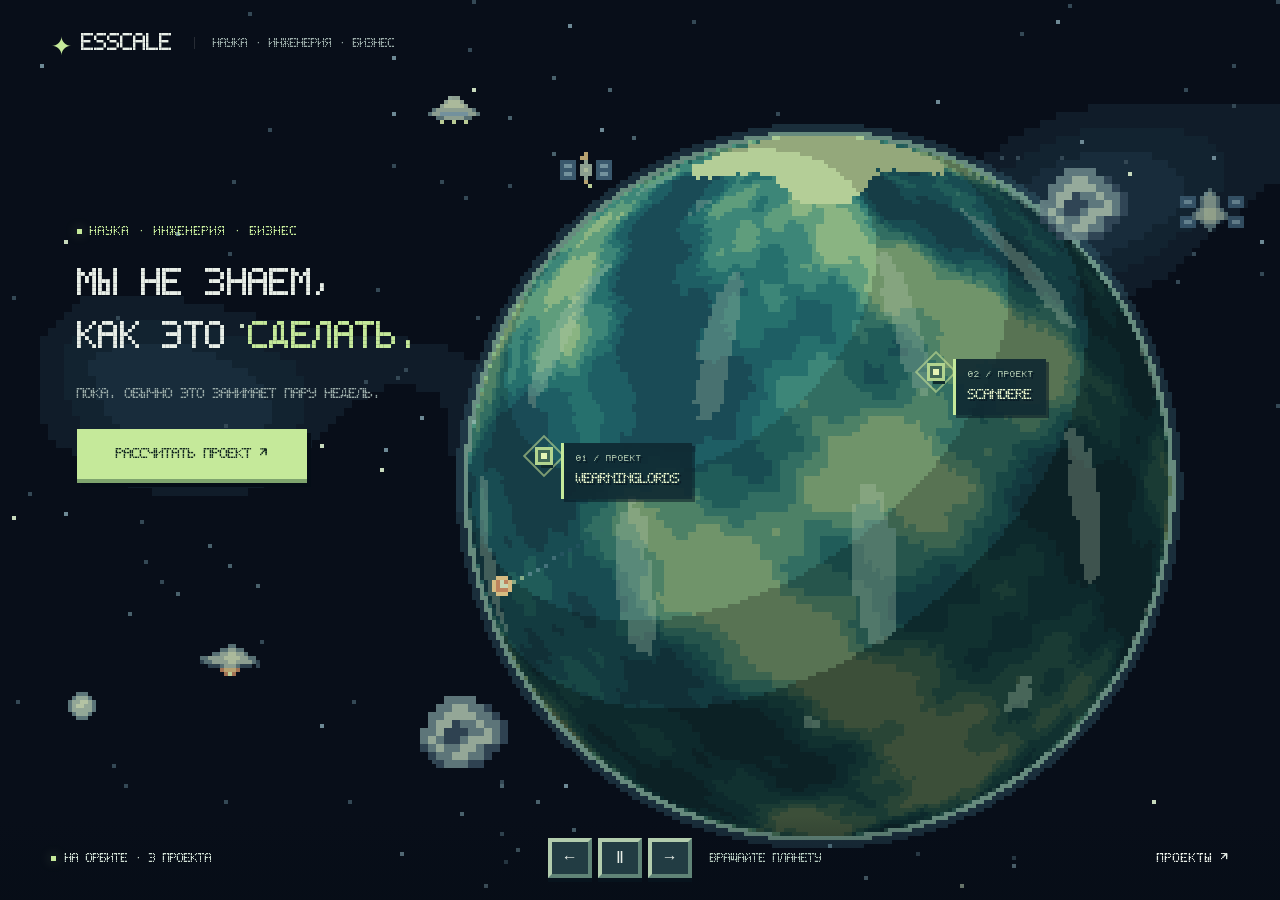
==== commit ab529a11: "Fix project navigation arrows" ====
--- a/index.html
+++ b/index.html
@@ -17,7 +17,7 @@
     </section>
   </main>
   <svg id="preview-connector" class="preview-connector" aria-hidden="true" hidden><path id="preview-line"/><circle id="preview-ring" r="12"/><rect id="preview-origin" width="8" height="8"/></svg>
-  <dialog id="project-preview" class="project-preview" aria-labelledby="preview-title" aria-describedby="preview-description"><div class="preview-surface"><div class="preview-head"><span id="preview-category" class="eyebrow"></span><button id="preview-close" aria-label="Закрыть карточку проекта">×</button></div><div id="preview-art" class="preview-art" aria-hidden="true"></div><div class="preview-content"><div class="preview-title-row"><h2 id="preview-title"></h2><span id="preview-number" class="preview-number"></span></div><p id="preview-description"></p><div class="preview-features"><h3>ВНУТРИ ПРОЕКТА</h3><ul id="preview-features"></ul></div><div class="preview-meta"><div id="preview-tags" class="preview-tags"></div><p id="preview-note" class="preview-note"></p></div><a id="preview-open" class="primary-link" href="pages/project-wearninglords.html"><span>Исследовать проект</span><span aria-hidden="true">→</span></a><span class="preview-flight-hint">Следующая остановка — поверхность планеты</span></div></div></dialog>
+  <dialog id="project-preview" class="project-preview" aria-labelledby="preview-title" aria-describedby="preview-description"><div class="preview-surface"><div class="preview-head"><span id="preview-category" class="eyebrow"></span><div class="preview-navigation" role="group" aria-label="Переключение проектов"><button id="preview-prev" type="button" aria-label="Предыдущий проект">←</button><button id="preview-next" type="button" aria-label="Следующий проект">→</button></div><button id="preview-close" autofocus aria-label="Закрыть карточку проекта">×</button></div><div id="preview-art" class="preview-art" aria-hidden="true"></div><div class="preview-content"><div class="preview-title-row"><h2 id="preview-title"></h2><span id="preview-number" class="preview-number"></span></div><p id="preview-description"></p><div class="preview-features"><h3>ВНУТРИ ПРОЕКТА</h3><ul id="preview-features"></ul></div><div class="preview-meta"><div id="preview-tags" class="preview-tags"></div><p id="preview-note" class="preview-note"></p></div><a id="preview-open" class="primary-link" href="pages/project-wearninglords.html"><span>Исследовать проект</span><span aria-hidden="true">→</span></a><span class="preview-flight-hint">Следующая остановка — поверхность планеты</span></div></div></dialog>
   <dialog id="project-list" class="orbit-project-list" aria-labelledby="project-list-title"><div class="project-list-heading"><h2 id="project-list-title">Проекты на орбите</h2><button id="list-close" aria-label="Закрыть список проектов">×</button></div><a href="pages/project-wearninglords.html">01 / WearningLords <span>↗</span></a><a href="pages/project-scandere.html">02 / Scandere <span>↗</span></a><a href="pages/project-gophoto.html">03 / GoPhoto <span>↗</span></a></dialog>
   <noscript><nav class="no-js-projects" aria-label="Проекты"><a href="pages/project-wearninglords.html">WearningLords</a><a href="pages/project-scandere.html">Scandere</a><a href="pages/project-gophoto.html">GoPhoto</a></nav></noscript>
 </body></html>
--- a/css/preview.css
+++ b/css/preview.css
@@ -1,4 +1,5 @@
 /* Project dossier: opens from a surface beacon, becomes a bottom sheet on mobile. */
+.preview-head .eyebrow{flex:1;min-width:0}.preview-navigation{display:flex;gap:6px;flex-shrink:0;margin-left:auto}.preview-head>#preview-close{flex-shrink:0}
 .project-preview{--preview-accent:#c5e99a;position:fixed;inset:auto;margin:0;width:420px;max-width:calc(100vw - 40px);max-height:calc(100dvh - 120px);padding:0;border:2px solid var(--preview-accent);border-top-width:4px;border-image:none;background:#101f29;box-shadow:4px 4px 0 #050e18,8px 8px 0 #72907922;overflow:auto;transform-origin:50% 50%;scrollbar-color:var(--preview-accent) #101f29}
 .project-preview::backdrop{background:#030b143d;animation:preview-dim .3s ease-out}.preview-head{padding:13px 15px;gap:12px;background:#142832;align-items:center;border-bottom:1px solid #ffffff13}.preview-head .eyebrow{font-size:9px;letter-spacing:1px;line-height:1.5}.preview-head button{width:28px;height:28px;font:20px var(--pixel);border:1px solid #ffffff35;background:transparent;box-shadow:none}.preview-head button:hover{background:#ffffff12;color:var(--preview-accent)}
 .preview-art{height:148px;padding:17px 20px;background:var(--preview-accent);color:#253b3c;border-bottom:4px solid #070f194d;position:relative;overflow:hidden;font-family:var(--pixel);display:flex;flex-direction:column;gap:12px}.preview-art:after{content:'';position:absolute;inset:0;pointer-events:none;background:repeating-linear-gradient(0deg,transparent 0 3px,#ffffff07 3px 4px)}.sample-top,.sample-bottom{display:flex;align-items:center;justify-content:space-between;gap:10px;font:9px/1.4 var(--pixel);letter-spacing:.4px}.sample-bottom{margin-top:auto;font-size:8px;letter-spacing:0}.sample-word{font-size:29px;line-height:1;letter-spacing:-1px;display:flex;justify-content:space-between;align-items:center}.sample-word>span{font-size:9px;letter-spacing:0}.sample-answer{background:#eaf0d880;border:1px solid #253b3c55;padding:7px 10px;font-size:12px;display:flex;align-items:center;gap:8px}.sample-answer b{margin-left:auto;font-size:12px;font-weight:400}.sample-answer>span{opacity:.55}.sample-dashboard{display:flex;gap:16px;flex:1;min-height:0}.sample-sidebar{width:18px;border-right:1px solid #253b3c44;display:flex;flex-direction:column;gap:10px;padding-top:5px}.sample-sidebar i{display:block;width:7px;height:7px;border:1px solid #253b3c88}.sample-sidebar i:first-child{background:#253b3c}.sample-chart{display:flex;align-items:end;gap:6px;flex:1;padding-top:4px;border-bottom:1px solid #253b3c44}.sample-chart i{flex:1;background:#294f60;height:26%}.sample-chart i:nth-child(2){height:42%;opacity:.5}.sample-chart i:nth-child(3){height:37%}.sample-chart i:nth-child(4){height:63%;opacity:.5}.sample-chart i:nth-child(5){height:55%}.sample-chart i:nth-child(6){height:81%;opacity:.5}.sample-chart i:nth-child(7){height:71%}.sample-chart i:nth-child(8){height:100%}.sample-indicators{display:flex;flex-direction:column;justify-content:space-around;gap:5px;font-size:8px;min-width:74px}.sample-indicators span{display:flex;justify-content:space-between;gap:12px}.sample-indicators b{font-weight:400}.sample-online{font-size:8px}.sample-photos{display:flex;gap:8px;flex:1;min-height:0}.sample-photos i{flex:1;border:3px solid #ede9e4;box-shadow:2px 2px #453b5544;background:#897492;position:relative;overflow:hidden}.sample-photos i:before{content:'';position:absolute;inset:0;background:#b8c8a6;clip-path:polygon(0 100%,0 63%,38% 18%,62% 61%,81% 34%,100% 66%,100% 100%)}.sample-photos i:after{content:'';position:absolute;width:9px;height:9px;right:9px;top:8px;background:#dfc28d}.sample-photos i:nth-child(2){background:#a6988b}.sample-photos i:nth-child(2):before{background:#6c8586}.sample-photos i:nth-child(3){background:#769198}.sample-photos i:nth-child(4){background:#aa8e8b}
@@ -17,3 +18,22 @@
 .preview-surface:after{content:'';position:absolute;inset:0;pointer-events:none;z-index:3;background:radial-gradient(ellipse at var(--tilt-light-x,50%) var(--tilt-light-y,50%),#ffffff0d,transparent 62%),linear-gradient(125deg,#ffffff07,transparent 40%,#ffffff02);opacity:var(--tilt-shine,0);border:1px solid #ffffff16}
 .preview-surface .preview-head{background:#18303ad9}.preview-surface .preview-art{box-shadow:inset 0 1px 0 #ffffff40}
 @media(prefers-reduced-motion:reduce){.preview-surface{transform:none;will-change:auto}.preview-surface:after{display:none}}
+
+/* GoPhoto: deep navy, sky-blue accents and white typography. */
+.project-preview[data-project="gophoto"]{color:#fff}
+.project-preview[data-project="gophoto"] .preview-surface{background:#0B192E;scrollbar-color:#38BDF8 #0B192E;border-color:#38BDF8}
+.project-preview[data-project="gophoto"] .preview-head{background:#0B192E;border-bottom-color:#38BDF855}
+.project-preview[data-project="gophoto"] .preview-art{background:linear-gradient(135deg,#0B192E,#123E61);color:#fff;border-bottom-color:#0369A1}
+.project-preview[data-project="gophoto"] :is(h2,.eyebrow,.preview-number,.preview-content>p,.preview-features h3,.preview-features li,.preview-tags span,.preview-note,.preview-flight-hint,.preview-head button){color:#fff;opacity:1}
+.project-preview[data-project="gophoto"] .preview-features{border-color:#38BDF844}
+.project-preview[data-project="gophoto"] .preview-features li:before{color:#38BDF8}
+.project-preview[data-project="gophoto"] .preview-tags span+span:before{color:#38BDF8}
+.project-preview[data-project="gophoto"] .preview-head button{border-color:#38BDF877}
+.project-preview[data-project="gophoto"] .preview-head button:hover{background:#0369A1}
+.project-preview[data-project="gophoto"] .primary-link{background:#0369A1;color:#fff;border-bottom-color:#0C4A6E}
+.project-preview[data-project="gophoto"] .primary-link:hover{background:#38BDF8;filter:none}
+.project-preview[data-project="gophoto"] .sample-photos i{border-color:#38BDF8;background:#102B45;box-shadow:2px 2px #0004}
+.project-preview[data-project="gophoto"] .sample-photos i:before{background:#0369A1}
+.project-preview[data-project="gophoto"] .sample-photos i:after{background:#fff}
+.project-preview[data-project="gophoto"] .sample-photos i:nth-child(even){background:#0C4A6E}
+.project-preview[data-project="gophoto"] .sample-photos i:nth-child(even):before{background:#38BDF8}
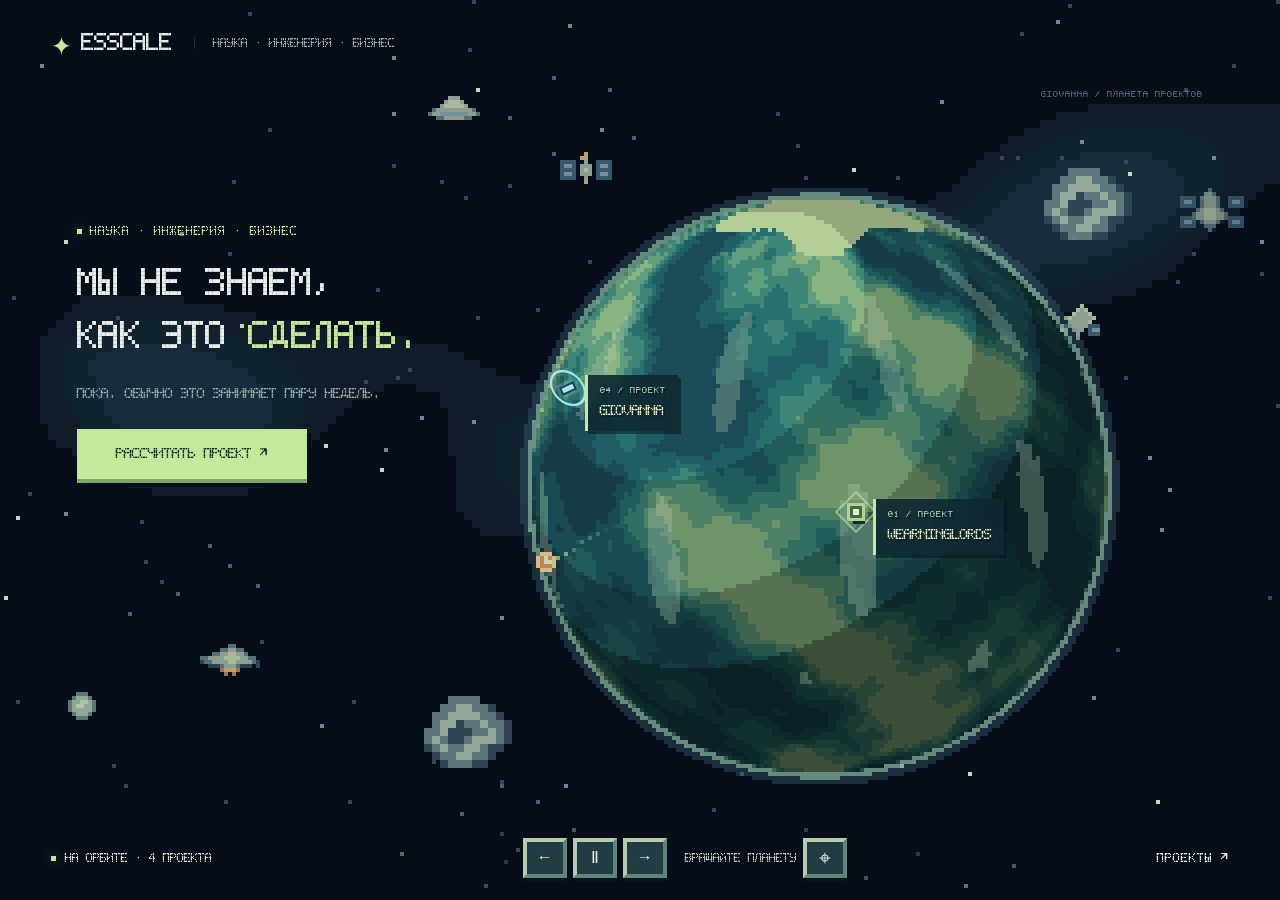
==== commit 334e9c5c: "Add content and features to planet section" ====
--- a/index.html
+++ b/index.html
@@ -3,21 +3,21 @@
   <meta charset="UTF-8"><meta name="viewport" content="width=device-width,initial-scale=1"><meta name="theme-color" content="#080e19">
   <meta name="description" content="ESSCALE — наука, инженерия и разработка для бизнеса. Исследуйте проекты на планете и рассчитайте свою задачу.">
   <meta property="og:title" content="ESSCALE — планета проектов"><meta property="og:description" content="Наука, инженерия и разработка. Выберите проект на планете или рассчитайте свой."><meta property="og:type" content="website">
-  <title>ESSCALE — планета проектов</title><link rel="icon" href="assets/favicon.svg"><link rel="stylesheet" href="css/style.css"><link rel="stylesheet" href="css/pixel-design.css"><link rel="stylesheet" href="css/orbit.css"><link rel="stylesheet" href="css/preview.css"><script src="js/data.js" defer></script><script src="js/orbit-math.js" defer></script><script src="js/constellations.js" defer></script><script src="js/space-objects.js" defer></script><script src="js/preview-art.js" defer></script><script src="js/card-tilt.js" defer></script><script src="js/app.js" defer></script>
+  <title>Giovanna — планета проектов ESSCALE</title><link rel="icon" href="assets/favicon.svg"><link rel="stylesheet" href="css/style.css"><link rel="stylesheet" href="css/pixel-design.css"><link rel="stylesheet" href="css/orbit.css"><link rel="stylesheet" href="css/preview.css"><script src="js/data.js" defer></script><script src="js/orbit-math.js" defer></script><script src="js/constellations.js" defer></script><script src="js/space-objects.js" defer></script><script src="js/preview-art.js" defer></script><script src="js/card-tilt.js" defer></script><link rel="stylesheet" href="css/giovanna.css"><script src="js/giovanna-preview.js" defer></script><script src="js/solar-journey.js" defer></script><link rel="stylesheet" href="css/planet-discoveries.css"><script src="js/planet-discoveries.js" defer></script><script src="js/app.js" defer></script>
 </head><body class="orbit-home">
   <a class="skip-link" href="pages/calculator.html">Перейти к расчёту проекта</a>
   <header class="header"><a class="brand" href="index.html" aria-label="ESSCALE — главная"><span class="brand-icon">✦</span> ESSCALE<span class="brand-sub">наука · инженерия · бизнес</span></a></header>
   <main>
-    <section id="home" class="hero" aria-label="Планета проектов ESSCALE">
-      <canvas id="space" aria-hidden="true"></canvas>
+    <section id="home" class="hero" aria-label="Giovanna — планета проектов">
+      <canvas id="space" aria-hidden="true"></canvas><span class="planet-name">GIOVANNA / ПЛАНЕТА ПРОЕКТОВ</span>
       <div class="intro"><div class="eyebrow"><i></i> НАУКА · ИНЖЕНЕРИЯ · БИЗНЕС</div><h1>Мы не знаем,<br>как это <em>сделать.</em></h1><p>Пока. Обычно это занимает пару недель.</p><a class="primary-link orbit-cta" href="pages/calculator.html">Рассчитать проект ↗</a></div>
       <div id="pins" aria-label="Проекты на планете"></div>
-      <button id="cancel-flight" class="cancel-flight" hidden>Отменить полёт · Esc</button>
-      <div class="orbit-bar"><div class="status"><i></i><span id="status" role="status">На орбите · 3 проекта</span></div><div class="controls"><button id="prev" aria-label="Открыть предыдущий проект">←</button><button id="pause" aria-label="Приостановить вращение">Ⅱ</button><button id="next" aria-label="Открыть следующий проект">→</button><span>вращайте планету</span></div><button id="list-toggle" class="quiet" aria-haspopup="dialog">Проекты ↗</button></div>
+      <button id="skip-journey" class="skip-journey" hidden>Пропустить путешествие ↗</button><button id="cancel-flight" class="cancel-flight" hidden>Отменить полёт · Esc</button>
+      <div class="orbit-bar"><div class="status"><i></i><span id="status" role="status">На орбите · 4 проекта</span></div><div class="controls"><button id="prev" aria-label="Открыть предыдущий проект">←</button><button id="pause" aria-label="Приостановить вращение">Ⅱ</button><button id="next" aria-label="Открыть следующий проект">→</button><span>вращайте планету</span></div><button id="list-toggle" class="quiet" aria-haspopup="dialog">Проекты ↗</button></div>
     </section>
   </main>
   <svg id="preview-connector" class="preview-connector" aria-hidden="true" hidden><path id="preview-line"/><circle id="preview-ring" r="12"/><rect id="preview-origin" width="8" height="8"/></svg>
   <dialog id="project-preview" class="project-preview" aria-labelledby="preview-title" aria-describedby="preview-description"><div class="preview-surface"><div class="preview-head"><span id="preview-category" class="eyebrow"></span><div class="preview-navigation" role="group" aria-label="Переключение проектов"><button id="preview-prev" type="button" aria-label="Предыдущий проект">←</button><button id="preview-next" type="button" aria-label="Следующий проект">→</button></div><button id="preview-close" autofocus aria-label="Закрыть карточку проекта">×</button></div><div id="preview-art" class="preview-art" aria-hidden="true"></div><div class="preview-content"><div class="preview-title-row"><h2 id="preview-title"></h2><span id="preview-number" class="preview-number"></span></div><p id="preview-description"></p><div class="preview-features"><h3>ВНУТРИ ПРОЕКТА</h3><ul id="preview-features"></ul></div><div class="preview-meta"><div id="preview-tags" class="preview-tags"></div><p id="preview-note" class="preview-note"></p></div><a id="preview-open" class="primary-link" href="pages/project-wearninglords.html"><span>Исследовать проект</span><span aria-hidden="true">→</span></a><span class="preview-flight-hint">Следующая остановка — поверхность планеты</span></div></div></dialog>
-  <dialog id="project-list" class="orbit-project-list" aria-labelledby="project-list-title"><div class="project-list-heading"><h2 id="project-list-title">Проекты на орбите</h2><button id="list-close" aria-label="Закрыть список проектов">×</button></div><a href="pages/project-wearninglords.html">01 / WearningLords <span>↗</span></a><a href="pages/project-scandere.html">02 / Scandere <span>↗</span></a><a href="pages/project-gophoto.html">03 / GoPhoto <span>↗</span></a></dialog>
-  <noscript><nav class="no-js-projects" aria-label="Проекты"><a href="pages/project-wearninglords.html">WearningLords</a><a href="pages/project-scandere.html">Scandere</a><a href="pages/project-gophoto.html">GoPhoto</a></nav></noscript>
+  <dialog id="project-list" class="orbit-project-list" aria-labelledby="project-list-title"><div class="project-list-heading"><h2 id="project-list-title">Проекты на орбите</h2><button id="list-close" aria-label="Закрыть список проектов">×</button></div><a href="pages/project-wearninglords.html">01 / WearningLords <span>↗</span></a><a href="pages/project-scandere.html">02 / Scandere <span>↗</span></a><a href="pages/project-gophoto.html">03 / GoPhoto <span>↗</span></a><a href="pages/project-giovanna.html">04 / Giovanna <span>↗</span></a></dialog>
+  <noscript><nav class="no-js-projects" aria-label="Проекты"><a href="pages/project-wearninglords.html">WearningLords</a><a href="pages/project-scandere.html">Scandere</a><a href="pages/project-gophoto.html">GoPhoto</a><a href="pages/project-giovanna.html">Giovanna</a></nav></noscript>
 </body></html>
--- a/css/giovanna.css
+++ b/css/giovanna.css
@@ -0,0 +1,15 @@
+.hero #space,.hero #pins{transition:transform .65s cubic-bezier(.2,.7,.2,1);transform-origin:50% 50%}.hero.giovanna-view #space,.hero.giovanna-view #pins{transform:scale(.88)}
+.beacon-giovanna .beacon-dot{width:16px;height:9px;background:#a6e5ed;border:2px solid #153e50;box-shadow:0 0 0 3px #9edce138;transform:rotate(-25deg)}.beacon-giovanna .beacon-ring{border-color:#a6e5ed;border-radius:50%;transform:scaleX(1.4) rotate(-25deg)}
+.giovanna-preview-world{width:160px;height:110px;image-rendering:pixelated;display:block;margin:auto}.preview-art:has(.giovanna-preview-world){display:block;background:radial-gradient(ellipse,#244451,#0c1828)}.giovanna-preview-caption{text-align:center;font:8px var(--pixel);color:#b4d7dd;margin-top:4px}
+.giovanna-page{margin:0;background:#07111b;color:#dbe6e6;font-family:Arial,sans-serif}.giovanna-case{max-width:1100px;margin:auto;padding:110px 7% 70px}.giovanna-case h1{font-size:clamp(56px,10vw,110px);letter-spacing:-5px;line-height:1;margin:25px 0}.giovanna-case h1 span{color:#9edce1}.giovanna-case p{font-size:17px;line-height:1.9;color:#9bb1bd;max-width:650px}.giovanna-case a{color:#bce9e8;text-decoration:none}.giovanna-case .case-kicker{font:11px monospace;letter-spacing:2px;color:#a1dce1}.giovanna-world{width:100%;height:260px;display:grid;place-items:center;background:radial-gradient(ellipse,#1d3949,transparent 65%);margin:35px 0}.giovanna-world canvas{width:320px;height:220px;image-rendering:pixelated;max-width:100%}.giovanna-steps{display:grid;grid-template-columns:1fr 1fr;gap:18px;margin:65px 0}.giovanna-step{padding:28px;border:1px solid #adcddc22;background:#10232e66;border-radius:18px}.giovanna-step small{font:10px monospace;color:#99d9dc}.giovanna-step h2{font-size:25px;margin:18px 0 12px}.giovanna-step p{font-size:14px;margin:0}.giovanna-return{display:inline-block;padding:16px 22px;border:1px solid #9edce166;border-radius:30px;margin-top:25px}
+@media(max-width:700px){.giovanna-case{padding-top:80px}.giovanna-case h1{letter-spacing:-3px}.giovanna-steps{grid-template-columns:1fr}.giovanna-case p{font-size:15px}}@media(prefers-reduced-motion:reduce){.hero #space,.hero #pins{transition:none}}
+.planet-name{position:absolute;right:6%;top:90px;font:9px var(--pixel);letter-spacing:1px;color:#9ec4ca88;pointer-events:none}.hero.has-preview .planet-name{opacity:0}
+.giovanna-preview-world{width:131px;height:90px}@media(max-width:750px){.giovanna-preview-world{width:94px;height:64px}}
+.solar-journey{position:fixed;inset:0;z-index:45;background:#050c19;pointer-events:none}.solar-journey canvas{width:100%;height:100%;display:block}.solar-caption{position:absolute;left:7%;top:10%;display:flex;flex-direction:column;gap:12px;color:#d6e8ec;font:11px monospace;letter-spacing:2px}.solar-caption span{font-size:9px;letter-spacing:.4px;color:#8099ad}.skip-journey{position:fixed;right:6%;bottom:8%;z-index:70;padding:14px 18px;border:1px solid #b8d9df88;background:#0b1b29;color:#d7edef;font:11px monospace;cursor:pointer}
+.solar-journey canvas{image-rendering:pixelated;image-rendering:crisp-edges}
+.solar-body-label{position:absolute;transform:translateX(-50%);font:9px var(--pixel,monospace);color:#a4c0cf;white-space:nowrap;pointer-events:none}.solar-body-label:last-child{color:#d4f1df}@media(max-width:750px){.solar-body-label{font-size:7px}}
+.solar-caption{font-family:var(--pixel,monospace);font-size:10px;line-height:1.6}.solar-caption span{font-size:8px}
+.is-giovanna-flight .cloud-bank-a{animation:journey-cloud-near .85s cubic-bezier(.3,0,.7,1) both;z-index:3}.is-giovanna-flight .cloud-bank-b{animation:journey-cloud-far .85s ease-in both;z-index:1}.is-giovanna-flight .cloud-core{opacity:.8}
+@keyframes journey-cloud-near{from{translate:-35% 35%;scale:1.5}to{translate:90% -65%;scale:2.4}}@keyframes journey-cloud-far{from{translate:25% -30%;scale:1.1}to{translate:-30% 20%;scale:1.5}}
+.giovanna-page.orbital-arrival .project-heading{animation:giovanna-arrival .8s cubic-bezier(.2,.7,.2,1) both}@keyframes giovanna-arrival{from{opacity:0;transform:translateY(20px)}to{opacity:1;transform:translateY(0)}}
+@media(prefers-reduced-motion:reduce){.is-giovanna-flight .cloud-bank-a,.is-giovanna-flight .cloud-bank-b,.giovanna-page.orbital-arrival .project-heading{animation:none}}
--- a/css/planet-discoveries.css
+++ b/css/planet-discoveries.css
@@ -0,0 +1,8 @@
+.discovery-message{position:absolute;left:6%;bottom:16%;z-index:120;max-width:min(360px,85vw);padding:14px 36px 14px 16px;border:1px solid #426773;background:#0b1825ed;box-shadow:4px 4px 0 #030b14;color:#b8d8cf;font:11px/1.8 'Orbit Pixel',monospace;pointer-events:auto}
+.discovery-message[hidden]{display:none}.discovery-message button{position:absolute;right:7px;top:7px;background:transparent;border:0;color:#b8d8cf;font-size:20px;cursor:pointer}
+.explored-badge{display:block!important;margin-top:5px;color:#a9cf9c!important;font-size:8px!important;letter-spacing:.04em}.beacon.is-explored .beacon-dot{box-shadow:0 0 0 2px #a9cf9c55}
+.beacon.is-signal .beacon-ring{border-color:#d6e9ac;box-shadow:0 0 0 6px #b8e5c92b,0 0 25px #b8e5c955}.space-action.has-incoming-signal{border:1px solid #b7d8ae!important;box-shadow:0 0 0 5px #a4cfba22;animation:incoming-signal 1.5s ease-out infinite}
+#planet-scan{font-family:monospace;font-size:21px}#planet-scan[aria-pressed=true]{color:#bce9d5;background:#244650}.is-celebrating .planet-name{opacity:0}
+@keyframes incoming-signal{50%{box-shadow:0 0 0 12px #a4cfba08}}
+@media(max-width:749px){.discovery-message{bottom:19%;font-size:9px;max-width:80vw;padding:10px 30px 10px 12px}}
+@media(prefers-reduced-motion:reduce){.space-action.has-incoming-signal{animation:none}}
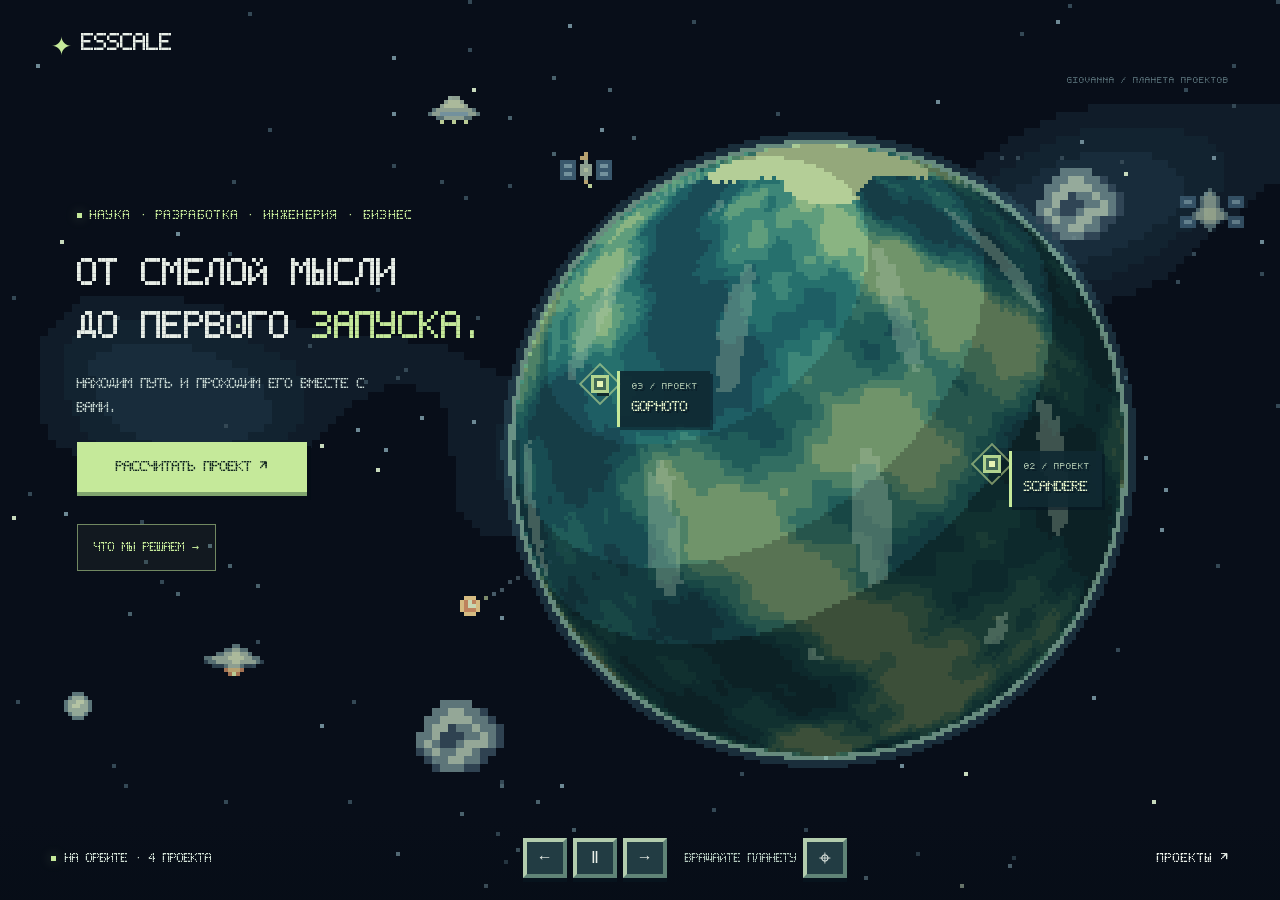
==== commit 5798c25a: "Restructure pages, add project cards zoom, and update planet UI" ====
--- a/index.html
+++ b/index.html
@@ -4,13 +4,13 @@
   <meta name="description" content="ESSCALE — наука, инженерия и разработка для бизнеса. Исследуйте проекты на планете и рассчитайте свою задачу.">
   <meta property="og:title" content="ESSCALE — планета проектов"><meta property="og:description" content="Наука, инженерия и разработка. Выберите проект на планете или рассчитайте свой."><meta property="og:type" content="website">
   <title>Giovanna — планета проектов ESSCALE</title><link rel="icon" href="assets/favicon.svg"><link rel="stylesheet" href="css/style.css"><link rel="stylesheet" href="css/pixel-design.css"><link rel="stylesheet" href="css/orbit.css"><link rel="stylesheet" href="css/preview.css"><script src="js/data.js" defer></script><script src="js/orbit-math.js" defer></script><script src="js/constellations.js" defer></script><script src="js/space-objects.js" defer></script><script src="js/preview-art.js" defer></script><script src="js/card-tilt.js" defer></script><link rel="stylesheet" href="css/giovanna.css"><script src="js/giovanna-preview.js" defer></script><script src="js/solar-journey.js" defer></script><link rel="stylesheet" href="css/planet-discoveries.css"><script src="js/planet-discoveries.js" defer></script><script src="js/app.js" defer></script>
-</head><body class="orbit-home">
+<link rel="stylesheet" href="css/page-overlay.css"><script src="js/page-overlay.js" defer></script></head><body class="orbit-home">
   <a class="skip-link" href="pages/calculator.html">Перейти к расчёту проекта</a>
-  <header class="header"><a class="brand" href="index.html" aria-label="ESSCALE — главная"><span class="brand-icon">✦</span> ESSCALE<span class="brand-sub">наука · инженерия · бизнес</span></a></header>
+  <header class="header"><a class="brand" href="index.html" aria-label="ESSCALE — главная"><span class="brand-icon">✦</span> ESSCALE</a></header>
   <main>
     <section id="home" class="hero" aria-label="Giovanna — планета проектов">
       <canvas id="space" aria-hidden="true"></canvas><span class="planet-name">GIOVANNA / ПЛАНЕТА ПРОЕКТОВ</span>
-      <div class="intro"><div class="eyebrow"><i></i> НАУКА · ИНЖЕНЕРИЯ · БИЗНЕС</div><h1>Мы не знаем,<br>как это <em>сделать.</em></h1><p>Пока. Обычно это занимает пару недель.</p><a class="primary-link orbit-cta" href="pages/calculator.html">Рассчитать проект ↗</a></div>
+      <div class="intro"><div class="eyebrow"><i></i><span>НАУКА · РАЗРАБОТКА · ИНЖЕНЕРИЯ · БИЗНЕС</span></div><h1>От смелой мысли<br>до первого <em>запуска.</em></h1><p>Находим путь и проходим его вместе с вами.</p><div class="intro-actions"><a class="primary-link orbit-cta" href="pages/calculator.html">Рассчитать проект ↗</a><a class="orbit-directions-link" href="pages/directions.html">Что мы решаем →</a></div></div>
       <div id="pins" aria-label="Проекты на планете"></div>
       <button id="skip-journey" class="skip-journey" hidden>Пропустить путешествие ↗</button><button id="cancel-flight" class="cancel-flight" hidden>Отменить полёт · Esc</button>
       <div class="orbit-bar"><div class="status"><i></i><span id="status" role="status">На орбите · 4 проекта</span></div><div class="controls"><button id="prev" aria-label="Открыть предыдущий проект">←</button><button id="pause" aria-label="Приостановить вращение">Ⅱ</button><button id="next" aria-label="Открыть следующий проект">→</button><span>вращайте планету</span></div><button id="list-toggle" class="quiet" aria-haspopup="dialog">Проекты ↗</button></div>
--- a/css/orbit.css
+++ b/css/orbit.css
@@ -16,8 +16,18 @@
 .space-actions{position:absolute;inset:0;z-index:4;pointer-events:none}.space-action{position:absolute;left:0;top:0;width:44px;height:44px;border:0;padding:0;background:transparent;pointer-events:auto;cursor:pointer;color:var(--accent)}.space-action:after{content:attr(data-label);position:absolute;top:100%;left:50%;translate:-50% 0;white-space:nowrap;padding:7px 9px;background:#10212bed;border:1px solid #608477;font:10px/1.5 var(--pixel);opacity:0;pointer-events:none}.space-action:focus-visible{outline:1px dashed var(--accent);outline-offset:2px}.space-action:focus-visible:after{opacity:1}@media(hover:hover){.space-action:hover:after{opacity:1}}.hero.is-travelling .space-actions{visibility:hidden}
 .orbit-home{height:100dvh;overflow:hidden}.orbit-home .hero{height:100dvh;min-height:0;max-height:none}.orbit-home .header{position:absolute;pointer-events:none}.orbit-home .header a{pointer-events:auto}.orbit-cta{display:inline-block;margin-top:22px;min-width:230px;padding:18px 22px;pointer-events:auto}.orbit-home .intro p{margin-bottom:0}.orbit-home .orbit-bar{padding-bottom:max(22px,env(safe-area-inset-bottom));background:linear-gradient(transparent,#060d1699)}
 .orbit-project-list{width:min(470px,90vw);max-height:80dvh;padding:26px;border:3px solid #8eaf98;background:#10212b;color:var(--ink);box-shadow:6px 6px #030b14;overflow:auto}.orbit-project-list::backdrop{background:#030b14bb;backdrop-filter:blur(4px)}.project-list-heading{display:flex;align-items:center;justify-content:space-between;gap:18px;margin-bottom:20px}.project-list-heading h2{font:20px/1.5 var(--pixel);margin:0}.project-list-heading button{font-size:24px;border:2px solid #608477;background:#223c43;width:36px;height:36px;flex-shrink:0}.orbit-project-list>a{display:flex;align-items:center;justify-content:space-between;gap:10px;padding:20px 0;border-top:1px solid var(--line);font:14px/1.5 var(--pixel)}.orbit-project-list>a span{color:var(--accent)}.no-js-projects{position:fixed;bottom:85px;left:6%;right:6%;display:flex;flex-wrap:wrap;gap:14px;font:12px var(--pixel);z-index:10}
-.calculator-page .header{background:#080e19f5;border-bottom:1px solid var(--line)}.calculator-page main{padding-top:85px}.calculator-page #estimate{border-top:0}.calculator-page .section-head .eyebrow{font-size:12px}.calculator-proof{display:flex;gap:25px;flex-wrap:wrap;font:11px/1.7 var(--pixel);color:var(--muted);margin:0 0 25px}.calculator-proof strong{font-weight:400;color:var(--accent)}
-@media(max-width:750px){.orbit-home .header{padding:18px 6%;background:none}.orbit-home .intro{top:14%}.orbit-home .intro h1{font-size:clamp(25px,7vw,32px)}.orbit-home .intro .eyebrow{font-size:9px}.orbit-cta{margin-top:18px;min-width:210px;padding:15px 18px;font-size:13px}.orbit-home .orbit-bar{padding:16px 6% max(16px,env(safe-area-inset-bottom));display:grid;grid-template-columns:1fr auto;gap:12px}.orbit-home .status{max-width:none;font-size:9px}.orbit-home #list-toggle{grid-row:2;grid-column:1/3;justify-self:center;padding:4px}.orbit-home .controls button{height:32px;width:32px}.project-list-heading h2{font-size:18px}.orbit-project-list>a{font-size:12px}.calculator-page .header{padding:16px 6%;gap:15px}.calculator-page nav{width:auto;gap:16px}.calculator-page nav a{font-size:10px}.calculator-page main{padding-top:100px}.calculator-page .content-section{padding-top:45px}.calculator-page .section-head h2{font-size:26px}}
+:is(.calculator-page,.directions-page) .header{background:#080e19f5;border-bottom:1px solid var(--line)}:is(.calculator-page,.directions-page) main{padding-top:85px}:is(.calculator-page,.directions-page) #estimate{border-top:0}:is(.calculator-page,.directions-page) .section-head .eyebrow{font-size:12px}.calculator-proof{display:flex;gap:25px;flex-wrap:wrap;font:11px/1.7 var(--pixel);color:var(--muted);margin:0 0 25px}.calculator-proof strong{font-weight:400;color:var(--accent)}
+@media(max-width:750px){.orbit-home .header{padding:18px 6%;background:none}.orbit-home .intro{top:14%}.orbit-home .intro h1{font-size:clamp(25px,7vw,32px)}.orbit-home .intro .eyebrow{font-size:9px}.orbit-cta{margin-top:18px;min-width:210px;padding:15px 18px;font-size:13px}.orbit-home .orbit-bar{padding:16px 6% max(16px,env(safe-area-inset-bottom));display:grid;grid-template-columns:1fr auto;gap:12px}.orbit-home .status{max-width:none;font-size:9px}.orbit-home #list-toggle{grid-row:2;grid-column:1/3;justify-self:center;padding:4px}.orbit-home .controls button{height:32px;width:32px}.project-list-heading h2{font-size:18px}.orbit-project-list>a{font-size:12px}:is(.calculator-page,.directions-page) .header{padding:16px 6%;gap:15px}:is(.calculator-page,.directions-page) nav{width:auto;gap:16px}:is(.calculator-page,.directions-page) nav a{font-size:10px}:is(.calculator-page,.directions-page) main{padding-top:100px}:is(.calculator-page,.directions-page) .content-section{padding-top:45px}:is(.calculator-page,.directions-page) .section-head h2{font-size:26px}}
 @media(max-width:750px) and (max-height:740px){.orbit-home .intro{top:12%}.orbit-home .intro h1{font-size:24px;margin:12px 0;line-height:1.3}.orbit-home .intro p{font-size:11px}.orbit-cta{margin-top:12px;padding:12px 15px}.orbit-home .orbit-bar{padding-top:10px;row-gap:8px}}
 @media(max-width:599px) and (max-height:640px){.orbit-home .intro{top:10%}.orbit-home .intro h1{font-size:22px}.orbit-home .intro .eyebrow{font-size:8px}.orbit-home .intro p{font-size:10px}.orbit-cta{padding:10px 14px;font-size:12px;min-width:190px}}
 @media(max-height:540px) and (min-width:600px){.orbit-home .intro{top:22%;width:39%;left:5%;right:auto}.orbit-home .intro h1{font-size:24px;line-height:1.35;margin:12px 0}.orbit-home .intro .eyebrow{font-size:8px}.orbit-home .intro p{font-size:10px}.orbit-cta{font-size:11px;padding:10px 14px;margin-top:12px;min-width:190px}.orbit-home .brand-sub{display:none}.orbit-home .controls span{display:none}.orbit-home .orbit-bar{display:flex;padding:12px 5%}.orbit-home #list-toggle{padding:5px}.orbit-home .status{font-size:9px}}
+
+.intro-actions{display:flex;flex-direction:column;align-items:flex-start}.orbit-directions-link{display:inline-block;margin-top:28px;padding:12px 16px;border:1px solid #c5e99a88;background:#c5e99a0d;font:12px/1.7 var(--pixel);color:var(--accent);pointer-events:auto;transition:background .2s,border-color .2s,box-shadow .2s}.orbit-directions-link:hover,.orbit-directions-link:focus-visible{background:#c5e99a20;border-color:var(--accent);box-shadow:0 0 18px #c5e99a18}.orbit-directions-link:focus-visible{outline:1px dashed var(--accent);outline-offset:6px}
+.orbit-home .intro{translate:0 -20px}
+@media(max-width:750px){.orbit-home .intro{translate:0 -12px}}
+/* Separate development directions and estimate pages. */
+:is(.calculator-page,.directions-page) .section-head h1{font:400 clamp(27px,3vw,42px)/1.25 var(--pixel);letter-spacing:-1px;margin:10px 0 0}
+:is(.calculator-page,.directions-page) nav a[aria-current="page"]{color:var(--accent)}
+.directions-intro{border-top:0}.directions-intro h1{font:400 clamp(28px,4vw,54px)/1.3 var(--pixel);margin:22px 0}.directions-intro h1 em{color:var(--accent);font-style:normal}.directions-intro>p{max-width:650px;color:var(--muted);line-height:1.9}.directions-actions{display:flex;align-items:center;flex-wrap:wrap;gap:24px;margin-top:30px}.secondary-link{font:13px/1.7 var(--pixel);color:var(--accent)}
+.orbit-home .header nav{pointer-events:auto;display:flex;gap:24px}.orbit-home .header nav a{font:11px/1.5 var(--pixel)}
+@media(max-width:750px){.orbit-home .header{flex-wrap:wrap;gap:12px}.orbit-home .header nav{width:auto;gap:18px}.orbit-home .header nav a{font-size:9px}:is(.calculator-page,.directions-page) .header{flex-wrap:wrap}:is(.calculator-page,.directions-page) nav{flex-wrap:wrap;gap:12px}:is(.calculator-page,.directions-page) main{padding-top:125px}:is(.calculator-page,.directions-page) .section-head h1{font-size:26px}.directions-actions{align-items:flex-start;flex-direction:column;gap:18px}}
--- a/css/giovanna.css
+++ b/css/giovanna.css
@@ -1,9 +1,9 @@
-.hero #space,.hero #pins{transition:transform .65s cubic-bezier(.2,.7,.2,1);transform-origin:50% 50%}.hero.giovanna-view #space,.hero.giovanna-view #pins{transform:scale(.88)}
+.hero #space,.hero #pins{transition:transform .65s cubic-bezier(.2,.7,.2,1);transform-origin:50% 50%}.hero.has-preview #space,.hero.has-preview #pins{transform:scale(.88)}
 .beacon-giovanna .beacon-dot{width:16px;height:9px;background:#a6e5ed;border:2px solid #153e50;box-shadow:0 0 0 3px #9edce138;transform:rotate(-25deg)}.beacon-giovanna .beacon-ring{border-color:#a6e5ed;border-radius:50%;transform:scaleX(1.4) rotate(-25deg)}
 .giovanna-preview-world{width:160px;height:110px;image-rendering:pixelated;display:block;margin:auto}.preview-art:has(.giovanna-preview-world){display:block;background:radial-gradient(ellipse,#244451,#0c1828)}.giovanna-preview-caption{text-align:center;font:8px var(--pixel);color:#b4d7dd;margin-top:4px}
 .giovanna-page{margin:0;background:#07111b;color:#dbe6e6;font-family:Arial,sans-serif}.giovanna-case{max-width:1100px;margin:auto;padding:110px 7% 70px}.giovanna-case h1{font-size:clamp(56px,10vw,110px);letter-spacing:-5px;line-height:1;margin:25px 0}.giovanna-case h1 span{color:#9edce1}.giovanna-case p{font-size:17px;line-height:1.9;color:#9bb1bd;max-width:650px}.giovanna-case a{color:#bce9e8;text-decoration:none}.giovanna-case .case-kicker{font:11px monospace;letter-spacing:2px;color:#a1dce1}.giovanna-world{width:100%;height:260px;display:grid;place-items:center;background:radial-gradient(ellipse,#1d3949,transparent 65%);margin:35px 0}.giovanna-world canvas{width:320px;height:220px;image-rendering:pixelated;max-width:100%}.giovanna-steps{display:grid;grid-template-columns:1fr 1fr;gap:18px;margin:65px 0}.giovanna-step{padding:28px;border:1px solid #adcddc22;background:#10232e66;border-radius:18px}.giovanna-step small{font:10px monospace;color:#99d9dc}.giovanna-step h2{font-size:25px;margin:18px 0 12px}.giovanna-step p{font-size:14px;margin:0}.giovanna-return{display:inline-block;padding:16px 22px;border:1px solid #9edce166;border-radius:30px;margin-top:25px}
 @media(max-width:700px){.giovanna-case{padding-top:80px}.giovanna-case h1{letter-spacing:-3px}.giovanna-steps{grid-template-columns:1fr}.giovanna-case p{font-size:15px}}@media(prefers-reduced-motion:reduce){.hero #space,.hero #pins{transition:none}}
-.planet-name{position:absolute;right:6%;top:90px;font:9px var(--pixel);letter-spacing:1px;color:#9ec4ca88;pointer-events:none}.hero.has-preview .planet-name{opacity:0}
+.planet-name{position:absolute;right:4%;top:76px;font:9px var(--pixel);letter-spacing:1px;color:#9ec4ca88;pointer-events:none}.hero.has-preview .planet-name{opacity:0}
 .giovanna-preview-world{width:131px;height:90px}@media(max-width:750px){.giovanna-preview-world{width:94px;height:64px}}
 .solar-journey{position:fixed;inset:0;z-index:45;background:#050c19;pointer-events:none}.solar-journey canvas{width:100%;height:100%;display:block}.solar-caption{position:absolute;left:7%;top:10%;display:flex;flex-direction:column;gap:12px;color:#d6e8ec;font:11px monospace;letter-spacing:2px}.solar-caption span{font-size:9px;letter-spacing:.4px;color:#8099ad}.skip-journey{position:fixed;right:6%;bottom:8%;z-index:70;padding:14px 18px;border:1px solid #b8d9df88;background:#0b1b29;color:#d7edef;font:11px monospace;cursor:pointer}
 .solar-journey canvas{image-rendering:pixelated;image-rendering:crisp-edges}
@@ -13,3 +13,6 @@
 @keyframes journey-cloud-near{from{translate:-35% 35%;scale:1.5}to{translate:90% -65%;scale:2.4}}@keyframes journey-cloud-far{from{translate:25% -30%;scale:1.1}to{translate:-30% 20%;scale:1.5}}
 .giovanna-page.orbital-arrival .project-heading{animation:giovanna-arrival .8s cubic-bezier(.2,.7,.2,1) both}@keyframes giovanna-arrival{from{opacity:0;transform:translateY(20px)}to{opacity:1;transform:translateY(0)}}
 @media(prefers-reduced-motion:reduce){.is-giovanna-flight .cloud-bank-a,.is-giovanna-flight .cloud-bank-b,.giovanna-page.orbital-arrival .project-heading{animation:none}}
+.orbit-home .intro .eyebrow{font-size:clamp(12px,1vw,14px);line-height:1.7;letter-spacing:.3px;color:var(--accent)}
+.orbit-home .intro .eyebrow i{flex-shrink:0}
+.orbit-home .intro p{color:#c4d4cf}
--- a/css/page-overlay.css
+++ b/css/page-overlay.css
@@ -0,0 +1,13 @@
+.page-overlay{position:fixed;inset:0;width:100%;height:100%;max-width:none;max-height:none;margin:0;padding:0;border:0;background:transparent;overflow:hidden;opacity:0;transition:opacity .32s ease}
+.page-overlay.is-visible{opacity:1}
+.page-overlay::backdrop{background:#080e1900;backdrop-filter:blur(0);transition:background .32s ease,backdrop-filter .32s ease}
+.page-overlay.is-visible::backdrop{background:#080e19b8;backdrop-filter:blur(12px)}
+.page-overlay iframe{display:block;width:100%;height:100%;border:0;background:transparent;transform:translateY(18px);transition:transform .32s ease}
+.page-overlay iframe[hidden]{display:none}
+.page-overlay.is-visible iframe{transform:translateY(0)}
+.page-overlay-close{position:absolute;z-index:2;right:14px;top:14px;width:36px;height:36px;border:1px solid #c5e99a88;background:#0b1b28;color:var(--accent);font:24px/1 sans-serif;cursor:pointer}
+.overlay-document,.overlay-document body{background:transparent}
+.overlay-document .header{padding-right:68px;background:#080e19b8;backdrop-filter:blur(8px)}
+.overlay-document .content-section,.overlay-document .site-footer{background:transparent}
+.standalone-close{display:grid;place-items:center}.overlay-document .standalone-close{display:none}
+@media(prefers-reduced-motion:reduce){.page-overlay,.page-overlay::backdrop,.page-overlay iframe{transition:none}}
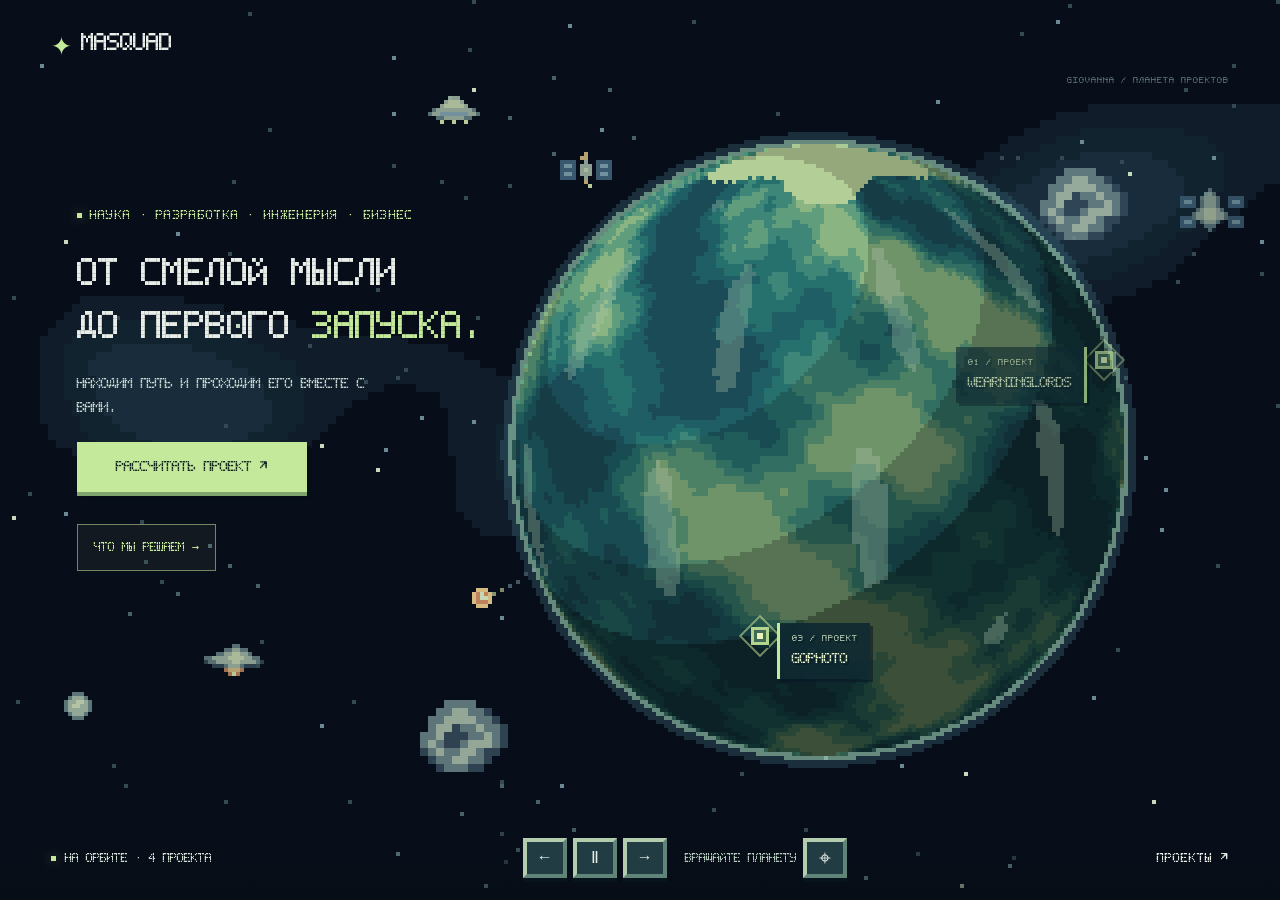
==== commit ce616989: "Prepare MASQUAD for production deployment" ====
--- a/index.html
+++ b/index.html
@@ -1,12 +1,12 @@
 <!doctype html>
 <html lang="ru"><head>
   <meta charset="UTF-8"><meta name="viewport" content="width=device-width,initial-scale=1"><meta name="theme-color" content="#080e19">
-  <meta name="description" content="ESSCALE — наука, инженерия и разработка для бизнеса. Исследуйте проекты на планете и рассчитайте свою задачу.">
-  <meta property="og:title" content="ESSCALE — планета проектов"><meta property="og:description" content="Наука, инженерия и разработка. Выберите проект на планете или рассчитайте свой."><meta property="og:type" content="website">
-  <title>Giovanna — планета проектов ESSCALE</title><link rel="icon" href="assets/favicon.svg"><link rel="stylesheet" href="css/style.css"><link rel="stylesheet" href="css/pixel-design.css"><link rel="stylesheet" href="css/orbit.css"><link rel="stylesheet" href="css/preview.css"><script src="js/data.js" defer></script><script src="js/orbit-math.js" defer></script><script src="js/constellations.js" defer></script><script src="js/space-objects.js" defer></script><script src="js/preview-art.js" defer></script><script src="js/card-tilt.js" defer></script><link rel="stylesheet" href="css/giovanna.css"><script src="js/giovanna-preview.js" defer></script><script src="js/solar-journey.js" defer></script><link rel="stylesheet" href="css/planet-discoveries.css"><script src="js/planet-discoveries.js" defer></script><script src="js/app.js" defer></script>
+  <meta name="description" content="MASQUAD — наука, инженерия и разработка для бизнеса. Исследуйте проекты на планете и рассчитайте свою задачу.">
+  <meta property="og:title" content="MASQUAD — планета проектов"><meta property="og:description" content="Наука, инженерия и разработка. Выберите проект на планете или рассчитайте свой."><meta property="og:type" content="website">
+  <title>Giovanna — планета проектов MASQUAD</title><link rel="icon" href="assets/favicon.svg"><link rel="stylesheet" href="css/style.css"><link rel="stylesheet" href="css/pixel-design.css"><link rel="stylesheet" href="css/orbit.css"><link rel="stylesheet" href="css/preview.css"><script src="js/data.js" defer></script><script src="js/orbit-math.js" defer></script><script src="js/constellations.js" defer></script><script src="js/space-objects.js" defer></script><script src="js/preview-art.js" defer></script><script src="js/card-tilt.js" defer></script><link rel="stylesheet" href="css/giovanna.css"><script src="js/giovanna-preview.js" defer></script><script src="js/solar-journey.js" defer></script><link rel="stylesheet" href="css/planet-discoveries.css"><script src="js/planet-discoveries.js" defer></script><script src="js/app.js" defer></script>
 <link rel="stylesheet" href="css/page-overlay.css"><script src="js/page-overlay.js" defer></script></head><body class="orbit-home">
   <a class="skip-link" href="pages/calculator.html">Перейти к расчёту проекта</a>
-  <header class="header"><a class="brand" href="index.html" aria-label="ESSCALE — главная"><span class="brand-icon">✦</span> ESSCALE</a></header>
+  <header class="header"><a class="brand" href="index.html" aria-label="MASQUAD — главная"><span class="brand-icon">✦</span> MASQUAD</a></header>
   <main>
     <section id="home" class="hero" aria-label="Giovanna — планета проектов">
       <canvas id="space" aria-hidden="true"></canvas><span class="planet-name">GIOVANNA / ПЛАНЕТА ПРОЕКТОВ</span>
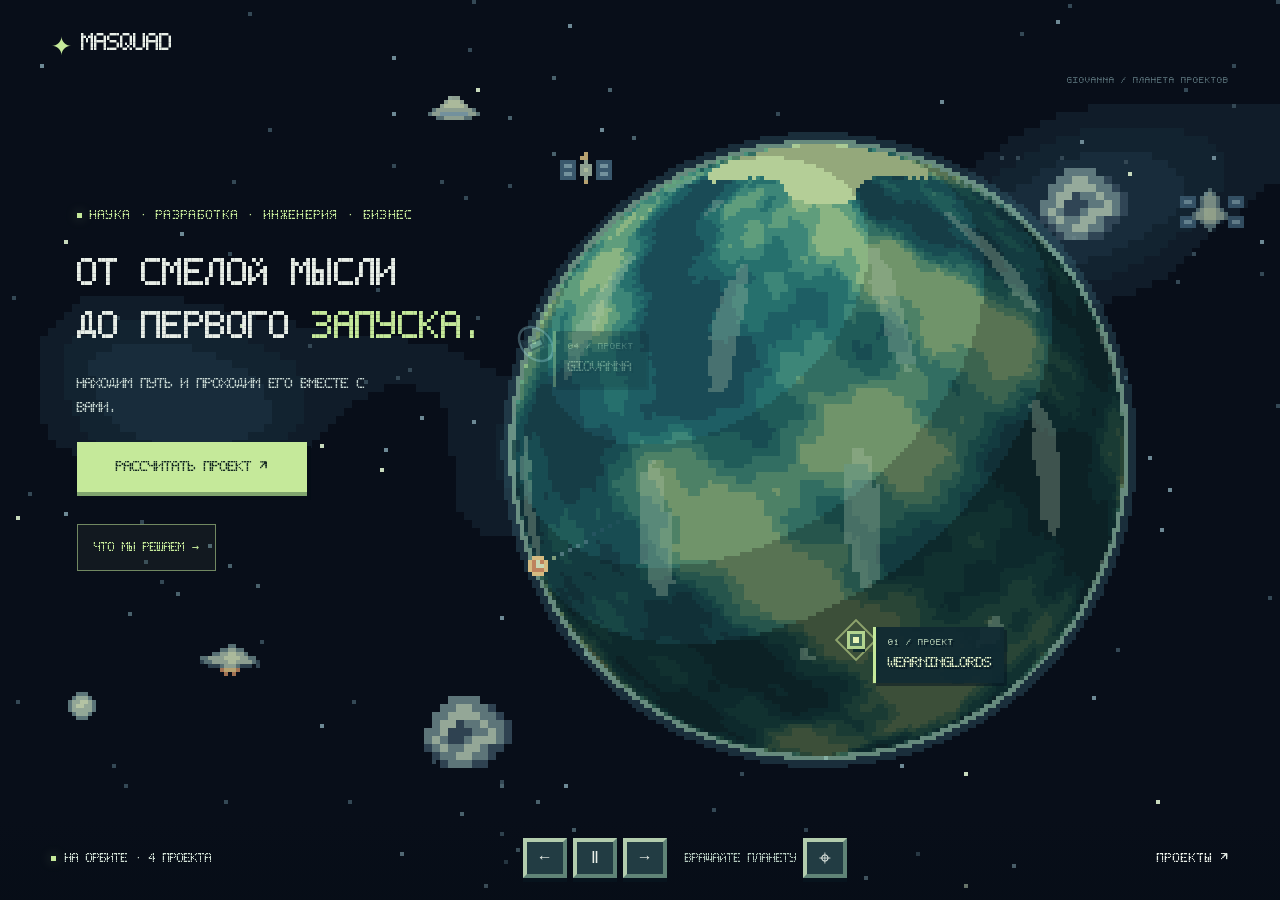
==== commit 0ca88004: "feat: add canvas report download functionality" ====
--- a/index.html
+++ b/index.html
@@ -3,7 +3,7 @@
   <meta charset="UTF-8"><meta name="viewport" content="width=device-width,initial-scale=1"><meta name="theme-color" content="#080e19">
   <meta name="description" content="MASQUAD — наука, инженерия и разработка для бизнеса. Исследуйте проекты на планете и рассчитайте свою задачу.">
   <meta property="og:title" content="MASQUAD — планета проектов"><meta property="og:description" content="Наука, инженерия и разработка. Выберите проект на планете или рассчитайте свой."><meta property="og:type" content="website">
-  <title>Giovanna — планета проектов MASQUAD</title><link rel="icon" href="assets/favicon.svg"><link rel="stylesheet" href="css/style.css"><link rel="stylesheet" href="css/pixel-design.css"><link rel="stylesheet" href="css/orbit.css"><link rel="stylesheet" href="css/preview.css"><script src="js/data.js" defer></script><script src="js/orbit-math.js" defer></script><script src="js/constellations.js" defer></script><script src="js/space-objects.js" defer></script><script src="js/preview-art.js" defer></script><script src="js/card-tilt.js" defer></script><link rel="stylesheet" href="css/giovanna.css"><script src="js/giovanna-preview.js" defer></script><script src="js/solar-journey.js" defer></script><link rel="stylesheet" href="css/planet-discoveries.css"><script src="js/planet-discoveries.js" defer></script><script src="js/app.js" defer></script>
+  <title>Giovanna — планета проектов MASQUAD</title><link rel="icon" href="assets/favicon.svg"><link rel="stylesheet" href="css/style.css"><link rel="stylesheet" href="css/pixel-design.css"><link rel="stylesheet" href="css/orbit.css"><link rel="stylesheet" href="css/preview.css"><script src="js/data.js" defer></script><script src="js/orbit-math.js" defer></script><script src="js/constellations.js" defer></script><script src="js/space-objects.js" defer></script><script src="js/preview-art.js" defer></script><script src="js/card-tilt.js" defer></script><link rel="stylesheet" href="css/giovanna.css"><script src="js/giovanna-preview.js" defer></script><script src="js/solar-journey.js" defer></script><link rel="stylesheet" href="css/planet-discoveries.css"><script src="js/planet-discoveries.js" defer></script><script src="js/app.js" defer></script><script src="js/canvas-debug.js" defer></script>
 <link rel="stylesheet" href="css/page-overlay.css"><script src="js/page-overlay.js" defer></script></head><body class="orbit-home">
   <a class="skip-link" href="pages/calculator.html">Перейти к расчёту проекта</a>
   <header class="header"><a class="brand" href="index.html" aria-label="MASQUAD — главная"><span class="brand-icon">✦</span> MASQUAD</a></header>
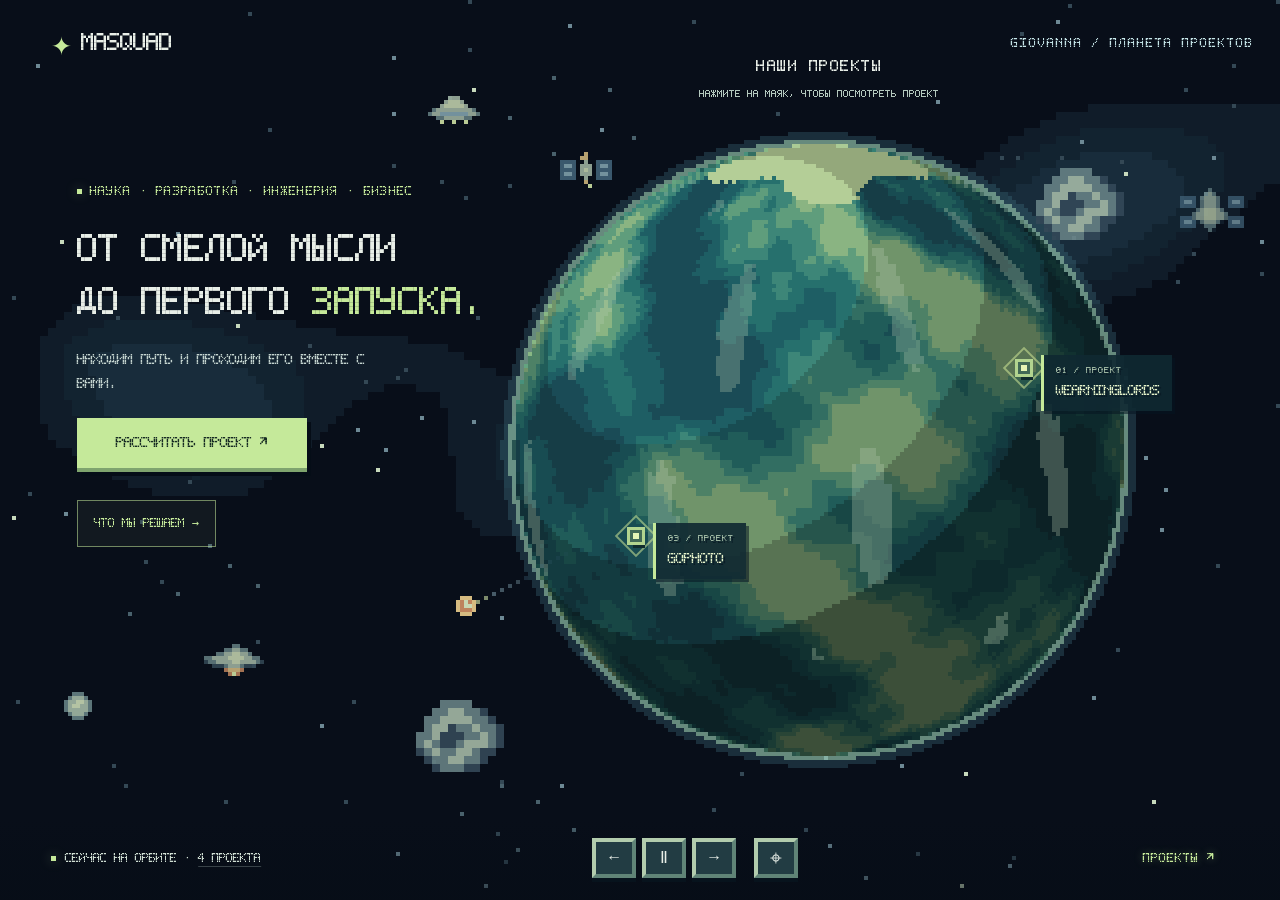
==== commit ecaefe3b: "fix: minor website improvements" ====
--- a/index.html
+++ b/index.html
@@ -10,10 +10,11 @@
   <main>
     <section id="home" class="hero" aria-label="Giovanna — планета проектов">
       <canvas id="space" aria-hidden="true"></canvas><span class="planet-name">GIOVANNA / ПЛАНЕТА ПРОЕКТОВ</span>
+      <div class="planet-guide"><h2>Наши проекты</h2><p>Нажмите на маяк, чтобы посмотреть проект</p></div>
       <div class="intro"><div class="eyebrow"><i></i><span>НАУКА · РАЗРАБОТКА · ИНЖЕНЕРИЯ · БИЗНЕС</span></div><h1>От смелой мысли<br>до первого <em>запуска.</em></h1><p>Находим путь и проходим его вместе с вами.</p><div class="intro-actions"><a class="primary-link orbit-cta" href="pages/calculator.html">Рассчитать проект ↗</a><a class="orbit-directions-link" href="pages/directions.html">Что мы решаем →</a></div></div>
       <div id="pins" aria-label="Проекты на планете"></div>
       <button id="skip-journey" class="skip-journey" hidden>Пропустить путешествие ↗</button><button id="cancel-flight" class="cancel-flight" hidden>Отменить полёт · Esc</button>
-      <div class="orbit-bar"><div class="status"><i></i><span id="status" role="status">На орбите · 4 проекта</span></div><div class="controls"><button id="prev" aria-label="Открыть предыдущий проект">←</button><button id="pause" aria-label="Приостановить вращение">Ⅱ</button><button id="next" aria-label="Открыть следующий проект">→</button><span>вращайте планету</span></div><button id="list-toggle" class="quiet" aria-haspopup="dialog">Проекты ↗</button></div>
+      <div class="orbit-bar"><div class="status"><i></i><span id="status" role="status">Сейчас на орбите · <button type="button" class="project-count" aria-haspopup="dialog" aria-controls="project-list" aria-label="Открыть список: 4 проекта">4 проекта</button></span></div><div class="controls"><button id="prev" aria-label="Открыть предыдущий проект">←</button><button id="pause" aria-label="Приостановить вращение">Ⅱ</button><button id="next" aria-label="Открыть следующий проект">→</button></div><button id="list-toggle" class="quiet" aria-haspopup="dialog">Проекты ↗</button></div>
     </section>
   </main>
   <svg id="preview-connector" class="preview-connector" aria-hidden="true" hidden><path id="preview-line"/><circle id="preview-ring" r="12"/><rect id="preview-origin" width="8" height="8"/></svg>
--- a/css/orbit.css
+++ b/css/orbit.css
@@ -17,13 +17,13 @@
 .orbit-home{height:100dvh;overflow:hidden}.orbit-home .hero{height:100dvh;min-height:0;max-height:none}.orbit-home .header{position:absolute;pointer-events:none}.orbit-home .header a{pointer-events:auto}.orbit-cta{display:inline-block;margin-top:22px;min-width:230px;padding:18px 22px;pointer-events:auto}.orbit-home .intro p{margin-bottom:0}.orbit-home .orbit-bar{padding-bottom:max(22px,env(safe-area-inset-bottom));background:linear-gradient(transparent,#060d1699)}
 .orbit-project-list{width:min(470px,90vw);max-height:80dvh;padding:26px;border:3px solid #8eaf98;background:#10212b;color:var(--ink);box-shadow:6px 6px #030b14;overflow:auto}.orbit-project-list::backdrop{background:#030b14bb;backdrop-filter:blur(4px)}.project-list-heading{display:flex;align-items:center;justify-content:space-between;gap:18px;margin-bottom:20px}.project-list-heading h2{font:20px/1.5 var(--pixel);margin:0}.project-list-heading button{font-size:24px;border:2px solid #608477;background:#223c43;width:36px;height:36px;flex-shrink:0}.orbit-project-list>a{display:flex;align-items:center;justify-content:space-between;gap:10px;padding:20px 0;border-top:1px solid var(--line);font:14px/1.5 var(--pixel)}.orbit-project-list>a span{color:var(--accent)}.no-js-projects{position:fixed;bottom:85px;left:6%;right:6%;display:flex;flex-wrap:wrap;gap:14px;font:12px var(--pixel);z-index:10}
 :is(.calculator-page,.directions-page) .header{background:#080e19f5;border-bottom:1px solid var(--line)}:is(.calculator-page,.directions-page) main{padding-top:85px}:is(.calculator-page,.directions-page) #estimate{border-top:0}:is(.calculator-page,.directions-page) .section-head .eyebrow{font-size:12px}.calculator-proof{display:flex;gap:25px;flex-wrap:wrap;font:11px/1.7 var(--pixel);color:var(--muted);margin:0 0 25px}.calculator-proof strong{font-weight:400;color:var(--accent)}
-@media(max-width:750px){.orbit-home .header{padding:18px 6%;background:none}.orbit-home .intro{top:14%}.orbit-home .intro h1{font-size:clamp(25px,7vw,32px)}.orbit-home .intro .eyebrow{font-size:9px}.orbit-cta{margin-top:18px;min-width:210px;padding:15px 18px;font-size:13px}.orbit-home .orbit-bar{padding:16px 6% max(16px,env(safe-area-inset-bottom));display:grid;grid-template-columns:1fr auto;gap:12px}.orbit-home .status{max-width:none;font-size:9px}.orbit-home #list-toggle{grid-row:2;grid-column:1/3;justify-self:center;padding:4px}.orbit-home .controls button{height:32px;width:32px}.project-list-heading h2{font-size:18px}.orbit-project-list>a{font-size:12px}:is(.calculator-page,.directions-page) .header{padding:16px 6%;gap:15px}:is(.calculator-page,.directions-page) nav{width:auto;gap:16px}:is(.calculator-page,.directions-page) nav a{font-size:10px}:is(.calculator-page,.directions-page) main{padding-top:100px}:is(.calculator-page,.directions-page) .content-section{padding-top:45px}:is(.calculator-page,.directions-page) .section-head h2{font-size:26px}}
+@media(max-width:750px){.orbit-home .header{padding:18px 6%;background:none}.orbit-home .intro{top:14%}.orbit-home .intro h1{font-size:clamp(25px,7vw,32px)}.orbit-home .intro .eyebrow{font-size:9px}.orbit-cta{margin-top:18px;min-width:210px;padding:15px 18px;font-size:13px}.orbit-home .orbit-bar{padding:16px 6% max(16px,env(safe-area-inset-bottom));display:grid;grid-template-columns:1fr auto;gap:12px}.orbit-home .status{max-width:none;font-size:9px}.orbit-home #list-toggle{grid-row:2;grid-column:1/3;justify-self:center}.orbit-home .controls button{height:32px;width:32px}.project-list-heading h2{font-size:18px}.orbit-project-list>a{font-size:12px}:is(.calculator-page,.directions-page) .header{padding:16px 6%;gap:15px}:is(.calculator-page,.directions-page) nav{width:auto;gap:16px}:is(.calculator-page,.directions-page) nav a{font-size:10px}:is(.calculator-page,.directions-page) main{padding-top:100px}:is(.calculator-page,.directions-page) .content-section{padding-top:45px}:is(.calculator-page,.directions-page) .section-head h2{font-size:26px}}
 @media(max-width:750px) and (max-height:740px){.orbit-home .intro{top:12%}.orbit-home .intro h1{font-size:24px;margin:12px 0;line-height:1.3}.orbit-home .intro p{font-size:11px}.orbit-cta{margin-top:12px;padding:12px 15px}.orbit-home .orbit-bar{padding-top:10px;row-gap:8px}}
 @media(max-width:599px) and (max-height:640px){.orbit-home .intro{top:10%}.orbit-home .intro h1{font-size:22px}.orbit-home .intro .eyebrow{font-size:8px}.orbit-home .intro p{font-size:10px}.orbit-cta{padding:10px 14px;font-size:12px;min-width:190px}}
-@media(max-height:540px) and (min-width:600px){.orbit-home .intro{top:22%;width:39%;left:5%;right:auto}.orbit-home .intro h1{font-size:24px;line-height:1.35;margin:12px 0}.orbit-home .intro .eyebrow{font-size:8px}.orbit-home .intro p{font-size:10px}.orbit-cta{font-size:11px;padding:10px 14px;margin-top:12px;min-width:190px}.orbit-home .brand-sub{display:none}.orbit-home .controls span{display:none}.orbit-home .orbit-bar{display:flex;padding:12px 5%}.orbit-home #list-toggle{padding:5px}.orbit-home .status{font-size:9px}}
+@media(max-height:540px) and (min-width:600px){.orbit-home .intro{top:22%;width:39%;left:5%;right:auto}.orbit-home .intro h1{font-size:24px;line-height:1.35;margin:12px 0}.orbit-home .intro .eyebrow{font-size:8px}.orbit-home .intro p{font-size:10px}.orbit-cta{font-size:11px;padding:10px 14px;margin-top:12px;min-width:190px}.orbit-home .brand-sub{display:none}.orbit-home .controls span{display:none}.orbit-home .orbit-bar{display:flex;padding:12px 5%}.orbit-home .status{font-size:9px}}
 
 .intro-actions{display:flex;flex-direction:column;align-items:flex-start}.orbit-directions-link{display:inline-block;margin-top:28px;padding:12px 16px;border:1px solid #c5e99a88;background:#c5e99a0d;font:12px/1.7 var(--pixel);color:var(--accent);pointer-events:auto;transition:background .2s,border-color .2s,box-shadow .2s}.orbit-directions-link:hover,.orbit-directions-link:focus-visible{background:#c5e99a20;border-color:var(--accent);box-shadow:0 0 18px #c5e99a18}.orbit-directions-link:focus-visible{outline:1px dashed var(--accent);outline-offset:6px}
-.orbit-home .intro{translate:0 -20px}
+.orbit-home .intro{translate:0 -44px}
 @media(max-width:750px){.orbit-home .intro{translate:0 -12px}}
 /* Separate development directions and estimate pages. */
 :is(.calculator-page,.directions-page) .section-head h1{font:400 clamp(27px,3vw,42px)/1.25 var(--pixel);letter-spacing:-1px;margin:10px 0 0}
@@ -31,3 +31,36 @@
 .directions-intro{border-top:0}.directions-intro h1{font:400 clamp(28px,4vw,54px)/1.3 var(--pixel);margin:22px 0}.directions-intro h1 em{color:var(--accent);font-style:normal}.directions-intro>p{max-width:650px;color:var(--muted);line-height:1.9}.directions-actions{display:flex;align-items:center;flex-wrap:wrap;gap:24px;margin-top:30px}.secondary-link{font:13px/1.7 var(--pixel);color:var(--accent)}
 .orbit-home .header nav{pointer-events:auto;display:flex;gap:24px}.orbit-home .header nav a{font:11px/1.5 var(--pixel)}
 @media(max-width:750px){.orbit-home .header{flex-wrap:wrap;gap:12px}.orbit-home .header nav{width:auto;gap:18px}.orbit-home .header nav a{font-size:9px}:is(.calculator-page,.directions-page) .header{flex-wrap:wrap}:is(.calculator-page,.directions-page) nav{flex-wrap:wrap;gap:12px}:is(.calculator-page,.directions-page) main{padding-top:125px}:is(.calculator-page,.directions-page) .section-head h1{font-size:26px}.directions-actions{align-items:flex-start;flex-direction:column;gap:18px}}
+.orbit-home #list-toggle {
+  min-height: 40px;
+  padding: 6px 14px;
+  color: var(--accent);
+  text-shadow: 0 0 8px #c2e89366;
+  font-size: clamp(12px, 1vw, 15px);
+  white-space: nowrap;
+}
+
+.orbit-home #list-toggle:is(:hover, :focus-visible) {
+  color: #e1f5c7;
+  text-shadow: 0 0 10px #c2e893aa;
+}
+
+.orbit-home #list-toggle:focus-visible {
+  outline: none;
+  text-decoration: underline;
+  text-underline-offset: 4px;
+}
+.project-count{display:inline;border:0;padding:6px 0;background:transparent;font:inherit;color:inherit;text-decoration:underline;text-decoration-color:#9aaba855;text-underline-offset:4px;cursor:pointer}
+.project-count:hover,.project-count:focus-visible{color:var(--accent);text-decoration-color:currentColor}
+.orbit-home .controls button{position:relative}
+.beacon-description{white-space:normal;width:230px;max-width:55vw}
+@media(max-width:750px){.beacon-description{width:auto;max-width:100%}}
+
+.orbit-home .controls #planet-scan{margin-left:12px}
+
+.orbit-home .controls button[aria-label]::after{content:attr(aria-label);position:absolute;bottom:calc(100% + 14px);left:50%;transform:translate(-50%,5px);width:max-content;max-width:190px;padding:9px 12px;border:1px solid #608477;background:#10212bf5;box-shadow:3px 3px 0 #030b14;color:#d7e8d0;font:10px/1.6 var(--pixel);text-align:center;white-space:normal;pointer-events:none;opacity:0;visibility:hidden;transition:opacity .18s ease,transform .18s ease,visibility .18s;z-index:5}
+.orbit-home .controls button:focus-visible::after{opacity:1;visibility:visible;transform:translate(-50%,0)}
+@media(hover:hover){.orbit-home .controls button:hover::after{opacity:1;visibility:visible;transform:translate(-50%,0)}}
+@media(max-width:750px){.orbit-home .controls button[aria-label]::after{max-width:130px;font-size:9px}.orbit-home .controls #planet-scan::after{left:auto;right:0;transform:translateY(5px)}.orbit-home .controls #planet-scan:focus-visible::after{transform:translateY(0)}}
+@media(max-width:750px) and (hover:hover){.orbit-home .controls #planet-scan:hover::after{transform:translateY(0)}}
+@media(prefers-reduced-motion:reduce){.orbit-home .controls button[aria-label]::after{transition:none}}
--- a/css/giovanna.css
+++ b/css/giovanna.css
@@ -3,7 +3,10 @@
 .giovanna-preview-world{width:160px;height:110px;image-rendering:pixelated;display:block;margin:auto}.preview-art:has(.giovanna-preview-world){display:block;background:radial-gradient(ellipse,#244451,#0c1828)}.giovanna-preview-caption{text-align:center;font:8px var(--pixel);color:#b4d7dd;margin-top:4px}
 .giovanna-page{margin:0;background:#07111b;color:#dbe6e6;font-family:Arial,sans-serif}.giovanna-case{max-width:1100px;margin:auto;padding:110px 7% 70px}.giovanna-case h1{font-size:clamp(56px,10vw,110px);letter-spacing:-5px;line-height:1;margin:25px 0}.giovanna-case h1 span{color:#9edce1}.giovanna-case p{font-size:17px;line-height:1.9;color:#9bb1bd;max-width:650px}.giovanna-case a{color:#bce9e8;text-decoration:none}.giovanna-case .case-kicker{font:11px monospace;letter-spacing:2px;color:#a1dce1}.giovanna-world{width:100%;height:260px;display:grid;place-items:center;background:radial-gradient(ellipse,#1d3949,transparent 65%);margin:35px 0}.giovanna-world canvas{width:320px;height:220px;image-rendering:pixelated;max-width:100%}.giovanna-steps{display:grid;grid-template-columns:1fr 1fr;gap:18px;margin:65px 0}.giovanna-step{padding:28px;border:1px solid #adcddc22;background:#10232e66;border-radius:18px}.giovanna-step small{font:10px monospace;color:#99d9dc}.giovanna-step h2{font-size:25px;margin:18px 0 12px}.giovanna-step p{font-size:14px;margin:0}.giovanna-return{display:inline-block;padding:16px 22px;border:1px solid #9edce166;border-radius:30px;margin-top:25px}
 @media(max-width:700px){.giovanna-case{padding-top:80px}.giovanna-case h1{letter-spacing:-3px}.giovanna-steps{grid-template-columns:1fr}.giovanna-case p{font-size:15px}}@media(prefers-reduced-motion:reduce){.hero #space,.hero #pins{transition:none}}
-.planet-name{position:absolute;right:4%;top:76px;font:9px var(--pixel);letter-spacing:1px;color:#9ec4ca88;pointer-events:none}.hero.has-preview .planet-name{opacity:0}
+.planet-name{position:absolute;right:2%;top:34px;font:13px/1.5 var(--pixel);letter-spacing:1px;color:#c5e5e8;pointer-events:none}.hero.has-preview .planet-name{opacity:0}
+@media(max-width:750px){.planet-name{top:25px;font-size:11px;letter-spacing:.5px}}
+.planet-guide{position:absolute;translate:-50% 0;width:min(440px,88vw);text-align:center;pointer-events:none;z-index:2;color:#e8eee7}.planet-guide h2{margin:0 0 9px;font:16px/1.4 var(--pixel);letter-spacing:.5px}.planet-guide p{margin:0;font:10px/1.6 var(--pixel);color:#b4c9be}.hero.has-preview .planet-guide,.hero.is-travelling .planet-guide{visibility:hidden}
+@media(max-width:750px){.planet-guide h2{font-size:13px;margin-bottom:7px}.planet-guide p{font-size:9px}}
 .giovanna-preview-world{width:131px;height:90px}@media(max-width:750px){.giovanna-preview-world{width:94px;height:64px}}
 .solar-journey{position:fixed;inset:0;z-index:45;background:#050c19;pointer-events:none}.solar-journey canvas{width:100%;height:100%;display:block}.solar-caption{position:absolute;left:7%;top:10%;display:flex;flex-direction:column;gap:12px;color:#d6e8ec;font:11px monospace;letter-spacing:2px}.solar-caption span{font-size:9px;letter-spacing:.4px;color:#8099ad}.skip-journey{position:fixed;right:6%;bottom:8%;z-index:70;padding:14px 18px;border:1px solid #b8d9df88;background:#0b1b29;color:#d7edef;font:11px monospace;cursor:pointer}
 .solar-journey canvas{image-rendering:pixelated;image-rendering:crisp-edges}
